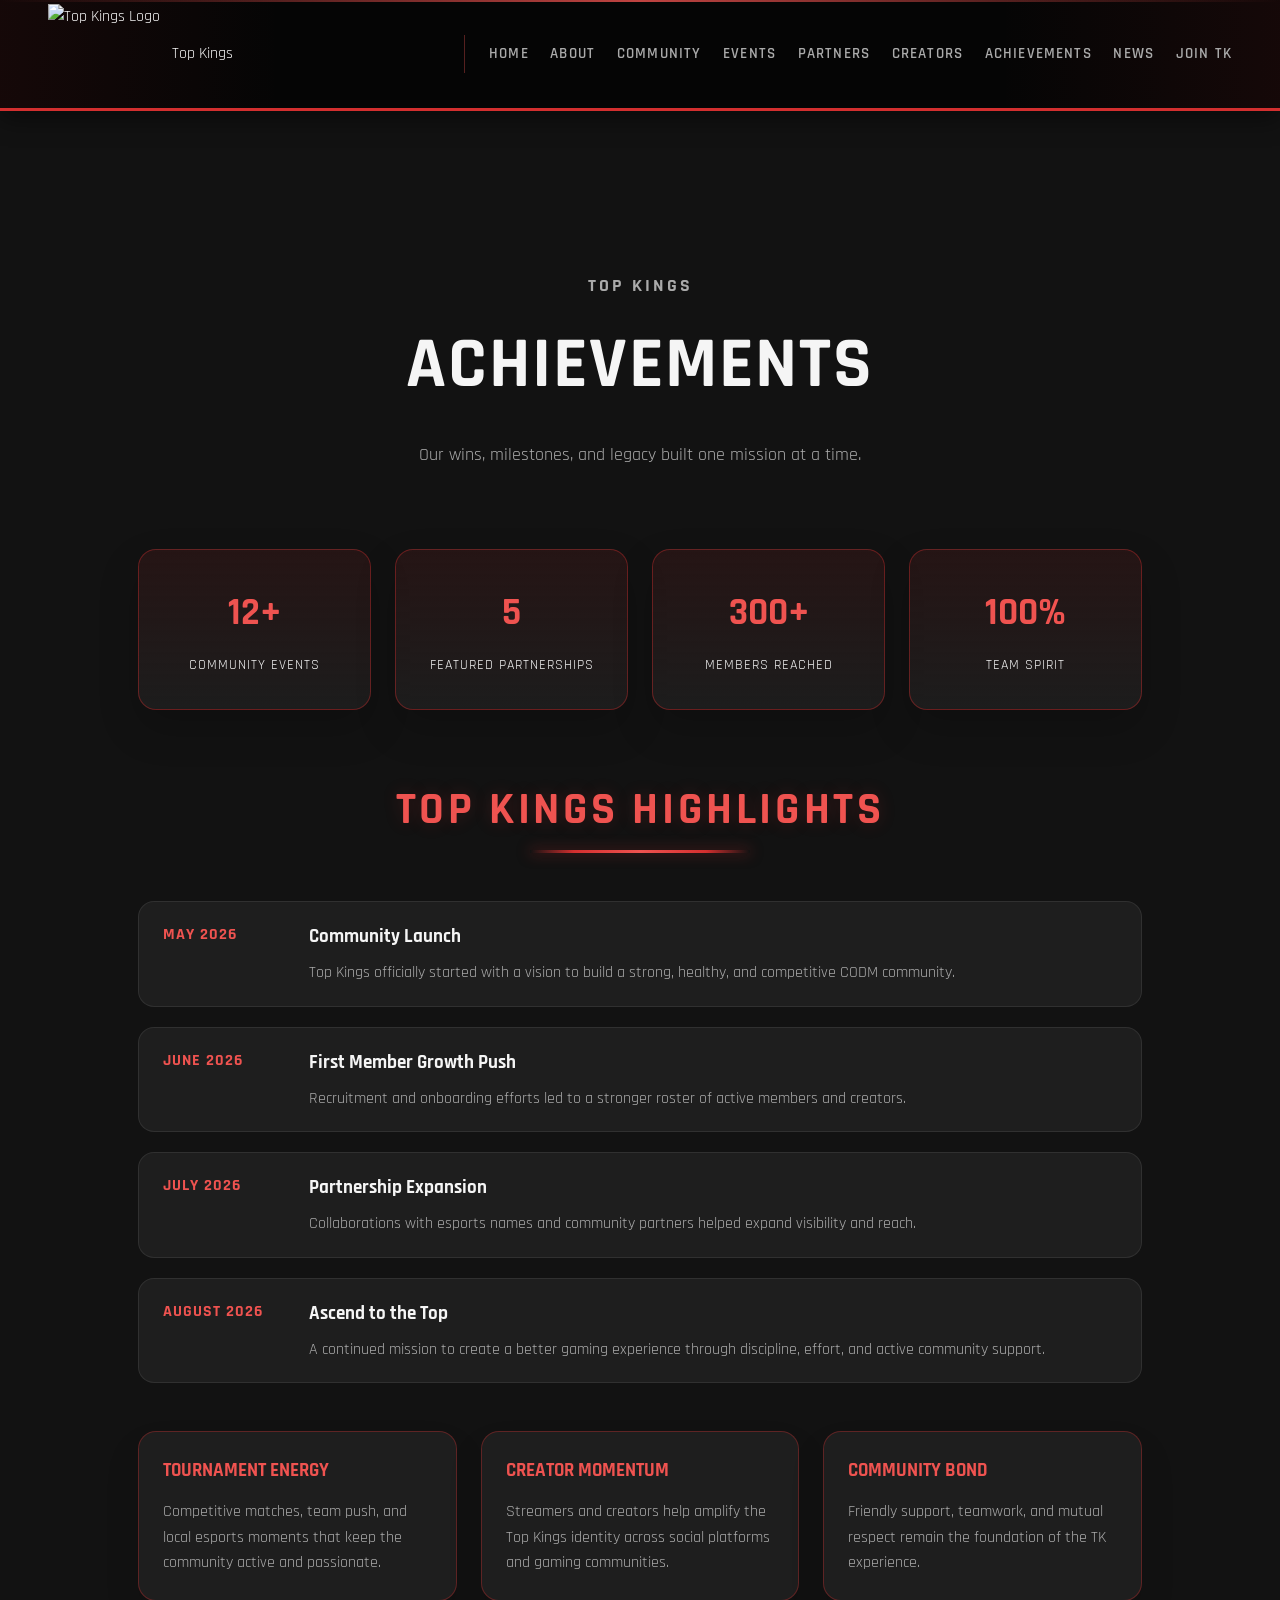
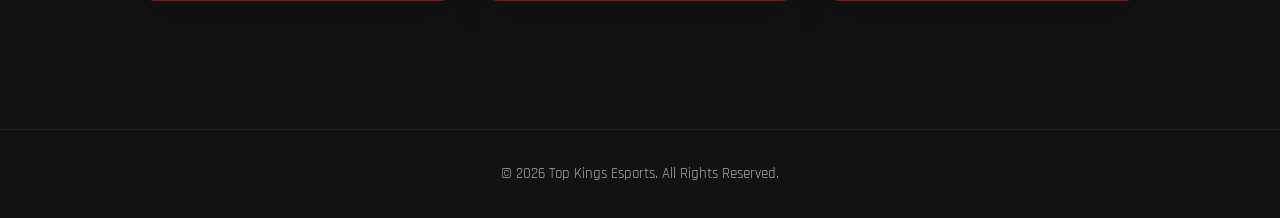
==== achievements.html @ 2c474a63 "Add files via upload" ====
<!doctype html>
<html lang="en">
  <head>
    <meta charset="UTF-8" />
    <meta name="viewport" content="width=device-width, initial-scale=1.0" />
    <title>Top Kings | Achievements</title>
    <link
      href="https://fonts.googleapis.com/css2?family=Rajdhani:wght@400;600;700&display=swap"
      rel="stylesheet"
    />
    <link rel="stylesheet" href="main.css" />
    <link rel="stylesheet" href="achievements.css" />
  </head>
  <body>
    <header>
      <div class="logo-container">
        <img src="/images/logo.png" alt="Top Kings Logo" class="site-logo" />
        <span class="logo-text">Top Kings</span>
      </div>

      <nav>
        <a href="index.html">Home</a>
        <a href="index.html#about">About</a>
        <a href="index.html#community">Community</a>
        <a href="index.html#events">Events</a>
        <a href="index.html#partners">Partners</a>
        <a href="index.html#creators">Creators</a>
        <a href="achievements.html">Achievements</a>
        <a href="news.html">News</a>
        <a href="index.html#join">Join TK</a>
      </nav>
    </header>

    <main class="page-shell">
      <section class="page-hero">
        <p class="eyebrow">Top Kings</p>
        <h1>Achievements</h1>
        <p>Our wins, milestones, and legacy built one mission at a time.</p>
      </section>

      <section class="stats-grid">
        <article class="stat-card">
          <span class="stat-number">12+</span>
          <span class="stat-label">Community Events</span>
        </article>

        <article class="stat-card">
          <span class="stat-number">5</span>
          <span class="stat-label">Featured Partnerships</span>
        </article>

        <article class="stat-card">
          <span class="stat-number">300+</span>
          <span class="stat-label">Members Reached</span>
        </article>

        <article class="stat-card">
          <span class="stat-number">100%</span>
          <span class="stat-label">Team Spirit</span>
        </article>
      </section>

      <section class="timeline-section">
        <h2 class="section-title">Top Kings Highlights</h2>

        <div class="timeline">
          <article class="timeline-item">
            <span class="date">May 2026</span>
            <div class="timeline-content">
              <h3>Community Launch</h3>
              <p>
                Top Kings officially started with a vision to build a strong,
                healthy, and competitive CODM community.
              </p>
            </div>
          </article>

          <article class="timeline-item">
            <span class="date">June 2026</span>
            <div class="timeline-content">
              <h3>First Member Growth Push</h3>
              <p>
                Recruitment and onboarding efforts led to a stronger roster of
                active members and creators.
              </p>
            </div>
          </article>

          <article class="timeline-item">
            <span class="date">July 2026</span>
            <div class="timeline-content">
              <h3>Partnership Expansion</h3>
              <p>
                Collaborations with esports names and community partners helped
                expand visibility and reach.
              </p>
            </div>
          </article>

          <article class="timeline-item">
            <span class="date">August 2026</span>
            <div class="timeline-content">
              <h3>Ascend to the Top</h3>
              <p>
                A continued mission to create a better gaming experience through
                discipline, effort, and active community support.
              </p>
            </div>
          </article>
        </div>
      </section>

      <section class="achievement-cards">
        <div class="mini-feature">
          <h3>Tournament Energy</h3>
          <p>
            Competitive matches, team push, and local esports moments that keep
            the community active and passionate.
          </p>
        </div>

        <div class="mini-feature">
          <h3>Creator Momentum</h3>
          <p>
            Streamers and creators help amplify the Top Kings identity across
            social platforms and gaming communities.
          </p>
        </div>

        <div class="mini-feature">
          <h3>Community Bond</h3>
          <p>
            Friendly support, teamwork, and mutual respect remain the foundation
            of the TK experience.
          </p>
        </div>
      </section>
    </main>

    <footer>
      <p>
        &copy; <span id="currentYear"></span> Top Kings Esports. All Rights
        Reserved.
      </p>
    </footer>

    <script src="achievements.js"></script>
  </body>
</html>
---- main.css ----
/* =========================================
   TOP KINGS ESPORTS - MAIN CSS
   ========================================= */

:root {
  --tk-red-primary: #d32f2f;
  --tk-red-dark: #b71c1c;
  --tk-red-light: #ef5350;

  --tk-dark-bg: #121212;
  --tk-card-bg: #1e1e1e;
  --tk-input-bg: #2a2a2a;

  --tk-text-light: #f5f5f5;
  --tk-text-muted: #aaaaaa;
}

/* =========================================
   GLOBAL
   ========================================= */

* {
  box-sizing: border-box;
  margin: 0;
  padding: 0;
  font-family: 'Rajdhani', sans-serif;
}

html {
  scroll-behavior: smooth;
}

body {
  background-color: var(--tk-dark-bg);
  color: var(--tk-text-light);
  line-height: 1.6;
  padding-bottom: 2rem;
}

/* =========================================
   HEADER & NAVIGATION
   ========================================= */

header {
  background:
    linear-gradient(
      90deg,
      rgba(211, 47, 47, 0.08),
      transparent 22%,
      transparent 78%,
      rgba(211, 47, 47, 0.08)
    ),
    #050505;
  min-height: 108px;
  padding: 4px clamp(1rem, 4vw, 3rem);

  display: flex;
  justify-content: space-between;
  align-items: center;
  gap: 2rem;

  border-bottom: 3px solid var(--tk-red-primary);
  box-shadow: 0 8px 24px rgba(0, 0, 0, 0.45);

  position: sticky;
  top: 0;
  z-index: 100;
}

header::before {
  content: '';
  position: absolute;
  top: 0;
  left: 0;
  right: 0;
  height: 2px;
  background: linear-gradient(
    90deg,
    transparent,
    var(--tk-red-light),
    transparent
  );
  opacity: 0.8;
}

.logo-container {
  display: flex;
  align-items: center;
  gap: 0.75rem;
}

.site-logo {
  height: 100px;
  width: auto;
}

.logo-button {
  display: block;
  padding: 0;
  border: 0;
  background: transparent;
  line-height: 0;
}

.logo-button:focus-visible {
  outline: 2px solid var(--tk-red-light);
  outline-offset: 5px;
}

nav {
  display: flex;
  align-items: center;
  flex-wrap: wrap;
  justify-content: flex-end;
  gap: 0.65rem 1.35rem;
  padding-left: 1.5rem;
  border-left: 1px solid rgba(239, 83, 80, 0.35);
}

nav a {
  position: relative;
  color: var(--tk-text-muted);
  text-decoration: none;
  font-size: 0.92rem;
  font-weight: 600;
  text-transform: uppercase;
  letter-spacing: 0.08em;
  padding: 0.45rem 0;

  transition:
    color 0.3s ease,
    transform 0.3s ease;
}

nav a::after {
  content: '';
  position: absolute;
  right: 0;
  bottom: 0;
  left: 0;
  height: 2px;
  background: var(--tk-red-light);
  transform: scaleX(0);
  transform-origin: right;
  transition: transform 0.3s ease;
}

nav a:hover,
nav a:focus-visible {
  color: var(--tk-red-light);
  transform: translateY(-2px);
}

nav a:hover::after,
nav a:focus-visible::after {
  transform: scaleX(1);
  transform-origin: left;
}

nav a:focus-visible {
  outline: none;
}

/* =========================================
   COMMON SECTION LAYOUTS
   ========================================= */

section {
  max-width: 1100px;
  margin: 3rem auto;
  padding: 0 1.5rem;
}

.section-title {
  position: relative;
  display: flex;
  flex-direction: column;
  align-items: center;
  text-align: center;
  color: var(--tk-red-light);

  font-size: clamp(2rem, 4vw, 2.8rem);
  line-height: 1;
  margin-bottom: 3rem;

  text-transform: uppercase;
  letter-spacing: 0.08em;
  text-shadow: 0 0 18px rgba(211, 47, 47, 0.2);
}

.section-title::before {
  content: attr(data-label);
  display: block;
  margin-bottom: 0.85rem;
  color: var(--tk-text-muted);
  font-size: 0.72rem;
  font-weight: 700;
  letter-spacing: 0.28em;
}

.section-title::after {
  content: '';
  width: min(220px, 46vw);
  height: 3px;
  margin-top: 1.1rem;
  background: linear-gradient(
    90deg,
    transparent,
    var(--tk-red-primary) 20%,
    var(--tk-red-light) 50%,
    var(--tk-red-primary) 80%,
    transparent
  );
  box-shadow: 0 0 14px rgba(211, 47, 47, 0.55);
}

/* =========================================
   TOP KINGS HERO SECTION
   ========================================= */

.hero {
  min-height: 620px;
  width: 100%;

  display: flex;
  flex-direction: column;
  justify-content: center;
  align-items: center;

  text-align: center;

  padding: 6rem 1.5rem;

  position: relative;
  overflow: hidden;

  /* Background Image + Dark Esports Overlay */
  background:
    linear-gradient(
      180deg,
      rgba(0, 0, 0, 0.35) 0%,
      rgba(0, 0, 0, 0.65) 55%,
      rgba(18, 18, 18, 1) 100%
    ),
    url('images/cover-bg.png');

  background-size: cover;
  background-position: center;
  background-repeat: no-repeat;

  border-bottom: 2px solid var(--tk-red-primary);

  box-shadow:
    inset 0 -80px 100px rgba(0, 0, 0, 0.75),
    0 10px 40px rgba(0, 0, 0, 0.45);
}

/* Red cinematic glow */
.hero::before {
  content: '';

  position: absolute;

  width: 500px;
  height: 500px;

  top: 50%;
  left: 50%;

  transform: translate(-50%, -50%);

  background: rgba(211, 47, 47, 0.12);

  filter: blur(100px);

  border-radius: 50%;

  pointer-events: none;
}

/* Bottom red accent */
.hero::after {
  content: '';

  position: absolute;

  bottom: 0;
  left: 50%;

  transform: translateX(-50%);

  width: 180px;
  height: 3px;

  background: var(--tk-red-primary);

  box-shadow:
    0 0 10px rgba(211, 47, 47, 0.8),
    0 0 25px rgba(211, 47, 47, 0.5);

  z-index: 2;
}

/* =========================================
   HERO TITLE
   ========================================= */

.hero h1 {
  position: relative;
  z-index: 3;

  max-width: 900px;

  margin-bottom: 1rem;

  font-size: clamp(2.3rem, 6vw, 4.5rem);

  font-weight: 700;

  line-height: 1.05;

  text-transform: uppercase;

  letter-spacing: 2px;

  color: #ffffff;

  text-shadow:
    0 3px 8px rgba(0, 0, 0, 0.9),
    0 0 20px rgba(211, 47, 47, 0.35);
}

/* Red highlight on title */
.hero h1::after {
  content: '';
  display: block;

  width: 90px;
  height: 4px;

  margin: 1.2rem auto 0;

  background: var(--tk-red-primary);

  border-radius: 10px;

  box-shadow:
    0 0 10px rgba(211, 47, 47, 0.8),
    0 0 20px rgba(211, 47, 47, 0.4);
}

/* =========================================
   HERO DESCRIPTION
   ========================================= */

.hero p {
  position: relative;
  z-index: 3;

  max-width: 700px;

  margin-bottom: 2rem;

  font-size: clamp(1rem, 2vw, 1.3rem);

  color: #dddddd;

  letter-spacing: 0.8px;

  text-shadow: 0 2px 8px rgba(0, 0, 0, 0.9);
}

/* =========================================
   HERO BUTTON
   ========================================= */

.hero .btn {
  position: relative;
  z-index: 3;

  padding: 0.9rem 2.2rem;

  font-size: 1.05rem;

  letter-spacing: 1px;

  border: 1px solid rgba(255, 255, 255, 0.1);

  box-shadow: 0 0 15px rgba(211, 47, 47, 0.25);

  transition:
    transform 0.25s ease,
    box-shadow 0.25s ease,
    background 0.25s ease;
}

.hero .btn:hover {
  background: var(--tk-red-dark);

  transform: translateY(-4px);

  box-shadow:
    0 8px 25px rgba(211, 47, 47, 0.35),
    0 0 20px rgba(211, 47, 47, 0.35);
}

/* =========================================
   MOBILE HERO
   ========================================= */

@media (max-width: 768px) {
  .hero {
    min-height: 520px;

    padding: 5rem 1.2rem;

    background-position: center;
  }

  .hero h2 {
    font-size: 2.4rem;

    letter-spacing: 1px;
  }

  .hero p {
    font-size: 1.05rem;

    max-width: 90%;
  }

  .hero .btn {
    width: auto;

    padding: 0.8rem 1.5rem;
  }
}

/* =========================================
   RULES MODAL
   ========================================= */

.modal-overlay {
  position: fixed;

  top: 0;
  left: 0;

  width: 100%;
  height: 100%;

  background: rgba(0, 0, 0, 0.85);

  display: none;

  justify-content: center;
  align-items: center;

  z-index: 1000;
}

.modal-content {
  background: var(--tk-card-bg);

  padding: 2rem;

  border-radius: 8px;

  max-width: 650px;
  width: 90%;

  position: relative;

  border: 1px solid var(--tk-red-primary);
}

.close-btn {
  position: absolute;
  top: -18px;
  right: -18px;
  width: 42px;
  height: 42px;
  border: 1px solid rgba(211, 47, 47, 0.9);
  border-radius: 50%;
  background: rgba(10, 10, 10, 0.96);
  color: #fff;
  font-size: 2.2rem;
  line-height: 1;
  cursor: pointer;
  display: flex;
  align-items: center;
  justify-content: center;
  box-shadow:
    0 0 0 1px rgba(255, 255, 255, 0.06),
    0 0 18px rgba(211, 47, 47, 0.45);
  transition: all 0.2s ease;
}

.close-btn:hover {
  color: #fff;
  background: rgba(211, 47, 47, 0.24);
  border-color: rgba(255, 255, 255, 0.8);
  box-shadow:
    0 0 0 1px rgba(255, 255, 255, 0.12),
    0 0 22px rgba(211, 47, 47, 0.6);
  transform: scale(1.03);
}

.modal-title {
  color: var(--tk-red-light);
  margin-bottom: 1rem;
}

.rules-img-container {
  width: 100%;
}

.rules-img {
  width: 100%;
  height: auto;
  display: block;
  border-radius: 4px;
}

.third-month-overlay {
  background: rgba(10, 10, 10, 0.92);
}

.third-month-content {
  max-width: 520px;
  width: min(82vw, 520px);
  padding: 0.75rem;
  border: 2px solid #3b0909;
  box-shadow:
    0 0 0 1px rgba(255, 255, 255, 0.08),
    0 0 22px rgba(211, 47, 47, 0.42);
  background: linear-gradient(180deg, #121212 0%, #1d1d1d 100%);
}

.third-month-container {
  width: 100%;
}

.third-month-image {
  width: 100%;
  height: auto;
  display: block;
  border-radius: 8px;
  border: 1px solid rgba(255, 255, 255, 0.06);
}

/* =========================================
   COMMUNITY ROSTER
   ========================================= */

.roster-section {
  background: #181818;

  padding: 2.5rem 1.5rem;

  border-radius: 8px;
}

.version-tabs {
  display: flex;

  justify-content: center;

  gap: 1rem;

  margin-bottom: 1.5rem;
}

.v-tab-btn {
  background: #252525;

  color: var(--tk-text-light);

  border: 2px solid var(--tk-red-primary);

  padding: 0.6rem 2rem;

  font-size: 1.1rem;
  font-weight: 700;

  cursor: pointer;

  border-radius: 4px;

  text-transform: uppercase;

  transition: all 0.3s ease;
}

.v-tab-btn.active,
.v-tab-btn:hover {
  background: var(--tk-red-primary);

  color: #fff;

  box-shadow: 0 0 10px rgba(211, 47, 47, 0.5);
}

/* =========================================
   ROLE FILTER
   ========================================= */

.role-filter-bar {
  display: flex;

  justify-content: center;

  flex-wrap: wrap;

  gap: 0.5rem;

  margin-bottom: 1.5rem;
}

.filter-btn {
  background: #222;

  border: 1px solid #444;

  color: var(--tk-text-muted);

  padding: 0.4rem 1.2rem;

  border-radius: 20px;

  cursor: pointer;

  font-weight: 600;

  font-size: 0.95rem;
}

.filter-btn.active,
.filter-btn:hover {
  background: var(--tk-red-primary);

  color: #fff;

  border-color: var(--tk-red-primary);
}

/* =========================================
   SEARCH
   ========================================= */

.search-box {
  margin: 0 auto 2rem auto;

  max-width: 450px;
}

.search-box input {
  width: 100%;

  padding: 0.7rem 1rem;

  background: #222;

  border: 1px solid #444;

  color: #fff;

  border-radius: 4px;

  font-size: 1rem;
}

/* =========================================
   ROSTER GRID
   ========================================= */

.roster-grid {
  display: grid;

  grid-template-columns: repeat(3, minmax(140px, 1fr));

  gap: 0.35rem 1.5rem;

  align-items: start;
}

.roster-column {
  display: flex;

  flex-direction: column;

  gap: 0.1rem;
}

.member-card {
  background: transparent;

  padding: 0;

  border: none;

  border-radius: 0;

  box-shadow: none;

  text-align: left;
}

.member-card h3 {
  font-size: 1.2rem;

  margin: 0;

  letter-spacing: 0.03em;

  color: var(--tk-text-dark);

  text-transform: uppercase;

  line-height: 1.6;

  font-weight: 800;
}

.version-tag {
  display: none;
}

@media (max-width: 900px) {
  .roster-grid {
    grid-template-columns: repeat(2, minmax(120px, 1fr));
  }
}

@media (max-width: 560px) {
  .roster-grid {
    grid-template-columns: 1fr;
  }
}

/* =========================================
   APPLICATION FORM
   ========================================= */

.reg-form {
  background: var(--tk-card-bg);

  padding: 2.5rem;

  border-radius: 8px;

  max-width: 600px;

  margin: 0 auto;

  border: 1px solid #333;
}

.form-group {
  margin-bottom: 1.2rem;
}

.form-group label {
  display: block;

  margin-bottom: 0.4rem;

  font-weight: 600;

  color: var(--tk-text-light);
}

.form-group input[type='text'],
.form-group input[type='url'],
.form-group select {
  width: 100%;

  padding: 0.7rem;

  background: var(--tk-input-bg);

  border: 1px solid #444;

  color: #fff;

  border-radius: 4px;

  font-size: 1rem;
}

.form-group input[type='file'] {
  width: 100%;

  padding: 0.5rem;

  background: var(--tk-input-bg);

  border: 1px solid #444;

  color: var(--tk-text-muted);

  border-radius: 4px;
}

.submit-btn {
  width: 100%;

  margin-top: 1rem;

  padding: 0.9rem;

  font-size: 1.2rem;
}

/* =========================================
   LATEST INTEL / FEEDS
   ========================================= */

.content-grid {
  display: grid;

  grid-template-columns: repeat(auto-fit, minmax(300px, 1fr));

  gap: 2rem;

  align-items: stretch;
}

.feed-box {
  background: var(--tk-card-bg);

  padding: 1.5rem;

  border-radius: 8px;

  border-left: 4px solid var(--tk-red-primary);
}

.card-title,
.feed-box h3 {
  display: flex;
  align-items: center;
  gap: 0.75rem;

  margin-bottom: 1rem;

  color: var(--tk-red-light);

  border-bottom: 1px solid #333;

  padding-bottom: 0.5rem;
}

.card-title::before,
.feed-box h3::before {
  content: '';
  width: 8px;
  height: 8px;
  flex: 0 0 8px;
  background: var(--tk-red-primary);
  box-shadow: 0 0 10px rgba(211, 47, 47, 0.8);
  transform: rotate(45deg);
}

.social-box {
  background: linear-gradient(
    180deg,
    rgba(211, 47, 47, 0.08),
    rgba(30, 30, 30, 0.96)
  );
  border-left: 4px solid var(--tk-red-primary);
}

.social-links {
  display: flex;
  flex-wrap: wrap;
  gap: 0.9rem;
}

.social-card {
  display: inline-flex;
  align-items: center;
  justify-content: center;
  width: 52px;
  height: 52px;
  border-radius: 14px;
  text-decoration: none;
  color: #fff;
  background: rgba(255, 255, 255, 0.03);
  border: 1px solid rgba(255, 255, 255, 0.08);
  transition:
    transform 0.25s ease,
    border-color 0.25s ease,
    box-shadow 0.25s ease;
}

.social-card:hover {
  transform: translateY(-2px);
  border-color: rgba(211, 47, 47, 0.45);
  box-shadow: 0 12px 20px rgba(0, 0, 0, 0.2);
}

.social-icon {
  font-size: 1.3rem;
  line-height: 1;
}

.social-card.facebook {
  background: linear-gradient(135deg, #1877f2, #5aa3ff);
}

.social-card.tiktok {
  background: linear-gradient(135deg, #111111, #2d2d2d);
}

.social-card.email {
  background: linear-gradient(135deg, #d32f2f, #ef5350);
}

/* =========================================
   TOP KINGS FACEBOOK IMAGE
   FIXED / CENTERED
   ========================================= */

.facebook-link {
  display: flex;

  justify-content: center;
  align-items: center;

  width: 100%;

  overflow: hidden;

  border-radius: 6px;

  background: #111;
}

.facebook-banner {
  display: block;

  width: 100%;
  height: auto;

  max-height: 500px;

  object-fit: contain;

  object-position: center;

  border-radius: 6px;

  cursor: pointer;

  transition:
    transform 0.3s ease,
    opacity 0.3s ease,
    box-shadow 0.3s ease;
}

.facebook-banner:hover {
  transform: scale(1.02);

  opacity: 0.9;

  box-shadow: 0 0 15px rgba(211, 47, 47, 0.4);
}

/* =========================================
   CALL OF DUTY UPDATE
   ========================================= */

.cod-update-item h4 {
  font-size: 1.2rem;

  margin-bottom: 0.3rem;
}

.read-more {
  color: var(--tk-red-light);

  text-decoration: none;

  font-weight: bold;
}

.read-more:hover {
  text-decoration: underline;
}

/* =========================================
   ABOUT US
   ========================================= */

.about-section {
  max-width: 1200px;

  margin: 4rem auto 2rem auto;

  padding: 0 1.5rem;

  text-align: center;
}

.about-description {
  font-size: 1.1rem;

  color: var(--tk-text-muted);

  max-width: 750px;

  margin: 0.8rem auto 2.5rem auto;

  line-height: 1.6;
}

.team-title {
  display: flex;
  align-items: center;
  gap: 1rem;

  color: var(--tk-red-light);

  font-size: 2rem;

  text-transform: uppercase;

  margin-top: 4.5rem;
  margin-bottom: 1.5rem;

  letter-spacing: 1px;
}

.team-title::before,
.team-title::after {
  content: '';
  height: 1px;
  flex: 1;
  background: linear-gradient(90deg, transparent, var(--tk-red-primary));
}

.team-title::before {
  content: attr(data-label);
  height: auto;
  color: var(--tk-text-muted);
  font-size: 0.65rem;
  letter-spacing: 0.16em;
  text-align: right;
}

.team-title::after {
  background: linear-gradient(90deg, var(--tk-red-primary), transparent);
}

/* =========================================
   CAROUSEL
   ========================================= */

.carousel-container {
  position: relative;

  --slide-width: min(310px, 72vw);
  --slide-gap: 1rem;
  max-width: 980px;

  margin: 0 auto;

  padding: 0 2.5rem;
}

.carousel-track-wrapper {
  overflow: hidden;

  border-radius: 8px;

  box-shadow: 0 4px 15px rgba(0, 0, 0, 0.5);
}

.carousel-track {
  display: flex;
  gap: var(--slide-gap);
  width: max-content;

  transition: transform 0.4s cubic-bezier(0.25, 1, 0.5, 1);
}

.carousel-slide {
  flex: 0 0 var(--slide-width);
  opacity: 0.38;
  transform: scale(0.86);
  transition:
    opacity 0.4s ease,
    transform 0.4s ease;

  box-sizing: border-box;
}

.carousel-slide.active {
  opacity: 1;
  transform: scale(1);
  z-index: 1;
}

/* =========================================
   LEADER CARD
   ========================================= */

.leader-card {
  background: var(--tk-card-bg);

  min-height: 390px;
  padding: 2.5rem 1.8rem;

  border-radius: 8px;

  border: 2px solid var(--tk-red-primary);

  text-align: center;

  display: flex;

  flex-direction: column;

  align-items: center;

  gap: 0.6rem;

  box-shadow: 0 4px 15px rgba(0, 0, 0, 0.5);
}

.leader-avatar-wrapper {
  width: 170px;
  height: 170px;

  border-radius: 50%;

  overflow: hidden;

  border: 3px solid var(--tk-red-primary);

  background-color: #111;

  margin-bottom: 0.4rem;

  box-shadow: 0 0 10px rgba(211, 47, 47, 0.3);
}

.leader-avatar-img {
  width: 100%;
  height: 100%;

  object-fit: cover;

  display: block;

  transition: transform 0.3s ease;
}

.leader-card:hover .leader-avatar-img {
  transform: scale(1.08);
}

.leader-card h2 {
  font-size: 1.6rem;

  font-weight: 700;

  color: #ffffff;

  text-transform: uppercase;

  margin: 0;

  letter-spacing: 0.5px;
}

/* =========================================
   CAROUSEL BUTTONS
   ========================================= */

.carousel-btn {
  position: absolute;

  top: 50%;

  transform: translateY(-50%);

  background: rgba(18, 18, 18, 0.85);

  color: var(--tk-red-light);

  border: 1px solid var(--tk-red-primary);

  font-size: 2rem;

  width: 40px;
  height: 40px;

  border-radius: 50%;

  cursor: pointer;

  z-index: 10;

  display: flex;

  align-items: center;

  justify-content: center;

  line-height: 1;

  transition:
    background 0.2s ease,
    color 0.2s ease;
}

.carousel-btn:hover {
  background: var(--tk-red-primary);

  color: #fff;
}

.prev-btn {
  left: -20px;
}

.next-btn {
  right: -20px;
}

/* =========================================
   CAROUSEL DOTS
   ========================================= */

.carousel-dots {
  display: flex;

  justify-content: center;

  gap: 0.5rem;

  margin-top: 1rem;
}

.dot {
  width: 12px;
  height: 12px;

  border-radius: 50%;

  background: #333;

  border: 1px solid #555;

  cursor: pointer;

  transition:
    background 0.3s ease,
    border-color 0.3s ease;
}

.dot.active,
.dot:hover {
  background: var(--tk-red-primary);

  border-color: var(--tk-red-light);
}

/* =========================================
   FOOTER
   ========================================= */

footer {
  text-align: center;

  padding: 2rem 1rem 0;

  border-top: 1px solid #222;

  color: var(--tk-text-muted);

  font-size: 0.95rem;
}

/* =========================================
   RESPONSIVE
   ========================================= */

@media (max-width: 768px) {
  header {
    flex-direction: column;

    gap: 0.45rem;
    padding-top: 0.35rem;
    padding-bottom: 0.65rem;
  }

  nav {
    justify-content: center;
    gap: 0.45rem 1rem;
    padding: 0.65rem 0 0;
    border-top: 1px solid rgba(239, 83, 80, 0.25);
    border-left: 0;
  }

  nav a {
    font-size: 0.78rem;
  }

  .hero h1 {
    font-size: 2.2rem;
  }

  .facebook-banner {
    max-height: 400px;

    width: 100%;

    object-fit: contain;

    object-position: center;
  }

  .content-grid {
    grid-template-columns: 1fr;
  }
}
---- achievements.css ----
:root {
  --tk-red-primary: #d32f2f;
  --tk-red-dark: #b71c1c;
  --tk-red-light: #ef5350;
  --tk-dark-bg: #121212;
  --tk-card-bg: #1e1e1e;
  --tk-input-bg: #2a2a2a;
  --tk-text-light: #f5f5f5;
  --tk-text-muted: #aaaaaa;
}

body {
  background: var(--tk-dark-bg);
  color: var(--tk-text-light);
}

.page-shell {
  max-width: 1100px;
  margin: 0 auto;
  padding: 3rem 1.5rem 5rem;
}

.page-hero {
  text-align: center;
  padding: 4rem 1rem 2rem;
}

.eyebrow {
  color: var(--tk-red-light);
  text-transform: uppercase;
  letter-spacing: 3px;
  font-weight: 700;
  margin-bottom: 0.5rem;
}

.page-hero h1 {
  font-size: clamp(2.5rem, 6vw, 4.5rem);
  text-transform: uppercase;
  letter-spacing: 2px;
  margin-bottom: 1rem;
}

.page-hero p {
  color: var(--tk-text-muted);
  font-size: 1.15rem;
}

.stats-grid {
  display: grid;
  grid-template-columns: repeat(auto-fit, minmax(180px, 1fr));
  gap: 1.5rem;
  margin: 2rem 0 4rem;
}

.stat-card {
  background: linear-gradient(
    180deg,
    rgba(211, 47, 47, 0.1),
    rgba(30, 30, 30, 0.9)
  );
  border: 1px solid rgba(211, 47, 47, 0.4);
  border-radius: 18px;
  padding: 2rem 1.25rem;
  text-align: center;
  box-shadow: 0 18px 40px rgba(0, 0, 0, 0.18);
}

.stat-number {
  display: block;
  color: var(--tk-red-light);
  font-size: clamp(1.8rem, 3vw, 2.8rem);
  font-weight: 700;
  margin-bottom: 0.5rem;
}

.stat-label {
  color: var(--tk-text-light);
  text-transform: uppercase;
  letter-spacing: 1px;
  font-size: 0.9rem;
}

.timeline-section,
.achievement-cards {
  margin-top: 2rem;
}

.timeline {
  display: grid;
  gap: 1.25rem;
  margin-top: 2rem;
}

.timeline-item {
  display: grid;
  grid-template-columns: 130px 1fr;
  gap: 1rem;
  background: var(--tk-card-bg);
  border: 1px solid rgba(255, 255, 255, 0.08);
  border-radius: 16px;
  padding: 1.25rem 1.5rem;
}

.date {
  display: inline-block;
  color: var(--tk-red-light);
  font-weight: 700;
  letter-spacing: 1px;
  text-transform: uppercase;
}

.timeline-content h3 {
  margin-bottom: 0.5rem;
  color: var(--tk-text-light);
}

.timeline-content p,
.mini-feature p {
  color: var(--tk-text-muted);
}

.achievement-cards {
  display: grid;
  grid-template-columns: repeat(auto-fit, minmax(220px, 1fr));
  gap: 1.5rem;
  margin-top: 3rem;
}

.mini-feature {
  background: var(--tk-card-bg);
  border: 1px solid rgba(211, 47, 47, 0.35);
  border-radius: 18px;
  padding: 1.5rem;
  box-shadow: 0 20px 35px rgba(0, 0, 0, 0.12);
}

.mini-feature h3 {
  margin-bottom: 0.8rem;
  color: var(--tk-red-light);
  text-transform: uppercase;
}

@media (max-width: 640px) {
  .timeline-item {
    grid-template-columns: 1fr;
  }
}
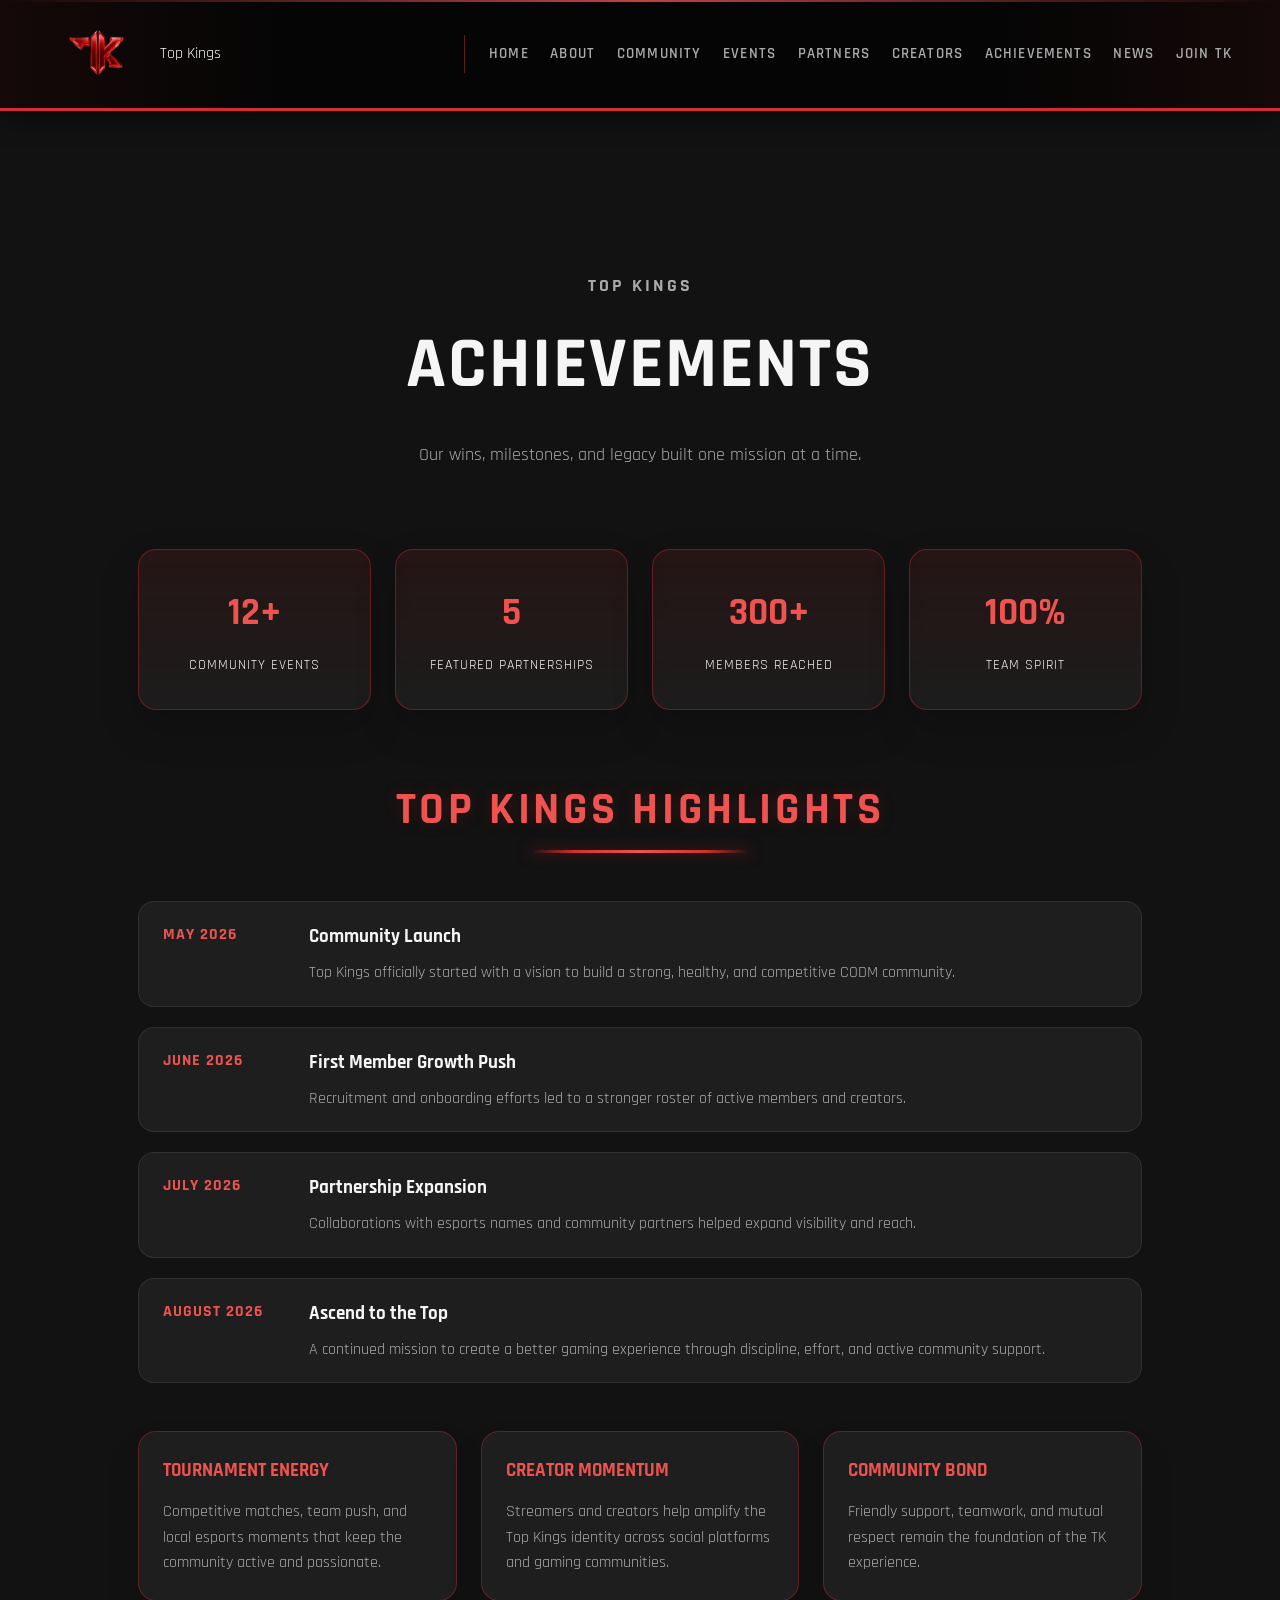
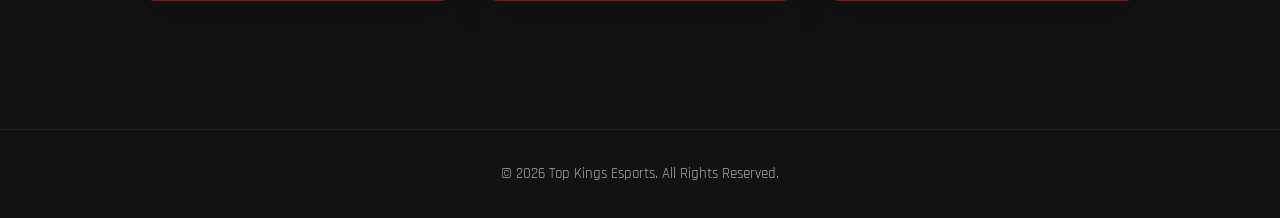
==== commit 1e981560: "Initial project upload" ====
--- a/achievements.html
+++ b/achievements.html
@@ -1,149 +1,149 @@
-<!doctype html>
-<html lang="en">
-  <head>
-    <meta charset="UTF-8" />
-    <meta name="viewport" content="width=device-width, initial-scale=1.0" />
-    <title>Top Kings | Achievements</title>
-    <link
-      href="https://fonts.googleapis.com/css2?family=Rajdhani:wght@400;600;700&display=swap"
-      rel="stylesheet"
-    />
-    <link rel="stylesheet" href="main.css" />
-    <link rel="stylesheet" href="achievements.css" />
-  </head>
-  <body>
-    <header>
-      <div class="logo-container">
-        <img src="/images/logo.png" alt="Top Kings Logo" class="site-logo" />
-        <span class="logo-text">Top Kings</span>
-      </div>
-
-      <nav>
-        <a href="index.html">Home</a>
-        <a href="index.html#about">About</a>
-        <a href="index.html#community">Community</a>
-        <a href="index.html#events">Events</a>
-        <a href="index.html#partners">Partners</a>
-        <a href="index.html#creators">Creators</a>
-        <a href="achievements.html">Achievements</a>
-        <a href="news.html">News</a>
-        <a href="index.html#join">Join TK</a>
-      </nav>
-    </header>
-
-    <main class="page-shell">
-      <section class="page-hero">
-        <p class="eyebrow">Top Kings</p>
-        <h1>Achievements</h1>
-        <p>Our wins, milestones, and legacy built one mission at a time.</p>
-      </section>
-
-      <section class="stats-grid">
-        <article class="stat-card">
-          <span class="stat-number">12+</span>
-          <span class="stat-label">Community Events</span>
-        </article>
-
-        <article class="stat-card">
-          <span class="stat-number">5</span>
-          <span class="stat-label">Featured Partnerships</span>
-        </article>
-
-        <article class="stat-card">
-          <span class="stat-number">300+</span>
-          <span class="stat-label">Members Reached</span>
-        </article>
-
-        <article class="stat-card">
-          <span class="stat-number">100%</span>
-          <span class="stat-label">Team Spirit</span>
-        </article>
-      </section>
-
-      <section class="timeline-section">
-        <h2 class="section-title">Top Kings Highlights</h2>
-
-        <div class="timeline">
-          <article class="timeline-item">
-            <span class="date">May 2026</span>
-            <div class="timeline-content">
-              <h3>Community Launch</h3>
-              <p>
-                Top Kings officially started with a vision to build a strong,
-                healthy, and competitive CODM community.
-              </p>
-            </div>
-          </article>
-
-          <article class="timeline-item">
-            <span class="date">June 2026</span>
-            <div class="timeline-content">
-              <h3>First Member Growth Push</h3>
-              <p>
-                Recruitment and onboarding efforts led to a stronger roster of
-                active members and creators.
-              </p>
-            </div>
-          </article>
-
-          <article class="timeline-item">
-            <span class="date">July 2026</span>
-            <div class="timeline-content">
-              <h3>Partnership Expansion</h3>
-              <p>
-                Collaborations with esports names and community partners helped
-                expand visibility and reach.
-              </p>
-            </div>
-          </article>
-
-          <article class="timeline-item">
-            <span class="date">August 2026</span>
-            <div class="timeline-content">
-              <h3>Ascend to the Top</h3>
-              <p>
-                A continued mission to create a better gaming experience through
-                discipline, effort, and active community support.
-              </p>
-            </div>
-          </article>
-        </div>
-      </section>
-
-      <section class="achievement-cards">
-        <div class="mini-feature">
-          <h3>Tournament Energy</h3>
-          <p>
-            Competitive matches, team push, and local esports moments that keep
-            the community active and passionate.
-          </p>
-        </div>
-
-        <div class="mini-feature">
-          <h3>Creator Momentum</h3>
-          <p>
-            Streamers and creators help amplify the Top Kings identity across
-            social platforms and gaming communities.
-          </p>
-        </div>
-
-        <div class="mini-feature">
-          <h3>Community Bond</h3>
-          <p>
-            Friendly support, teamwork, and mutual respect remain the foundation
-            of the TK experience.
-          </p>
-        </div>
-      </section>
-    </main>
-
-    <footer>
-      <p>
-        &copy; <span id="currentYear"></span> Top Kings Esports. All Rights
-        Reserved.
-      </p>
-    </footer>
-
-    <script src="achievements.js"></script>
-  </body>
-</html>
+<!doctype html>
+<html lang="en">
+  <head>
+    <meta charset="UTF-8" />
+    <meta name="viewport" content="width=device-width, initial-scale=1.0" />
+    <title>Top Kings | Achievements</title>
+    <link
+      href="https://fonts.googleapis.com/css2?family=Rajdhani:wght@400;600;700&display=swap"
+      rel="stylesheet"
+    />
+    <link rel="stylesheet" href="main.css" />
+    <link rel="stylesheet" href="achievements.css" />
+  </head>
+  <body>
+    <header>
+      <div class="logo-container">
+        <img src="/images/logo.png" alt="Top Kings Logo" class="site-logo" />
+        <span class="logo-text">Top Kings</span>
+      </div>
+
+      <nav>
+        <a href="index.html">Home</a>
+        <a href="index.html#about">About</a>
+        <a href="index.html#community">Community</a>
+        <a href="index.html#events">Events</a>
+        <a href="index.html#partners">Partners</a>
+        <a href="index.html#creators">Creators</a>
+        <a href="achievements.html">Achievements</a>
+        <a href="news.html">News</a>
+        <a href="index.html#join">Join TK</a>
+      </nav>
+    </header>
+
+    <main class="page-shell">
+      <section class="page-hero">
+        <p class="eyebrow">Top Kings</p>
+        <h1>Achievements</h1>
+        <p>Our wins, milestones, and legacy built one mission at a time.</p>
+      </section>
+
+      <section class="stats-grid">
+        <article class="stat-card">
+          <span class="stat-number">12+</span>
+          <span class="stat-label">Community Events</span>
+        </article>
+
+        <article class="stat-card">
+          <span class="stat-number">5</span>
+          <span class="stat-label">Featured Partnerships</span>
+        </article>
+
+        <article class="stat-card">
+          <span class="stat-number">300+</span>
+          <span class="stat-label">Members Reached</span>
+        </article>
+
+        <article class="stat-card">
+          <span class="stat-number">100%</span>
+          <span class="stat-label">Team Spirit</span>
+        </article>
+      </section>
+
+      <section class="timeline-section">
+        <h2 class="section-title">Top Kings Highlights</h2>
+
+        <div class="timeline">
+          <article class="timeline-item">
+            <span class="date">May 2026</span>
+            <div class="timeline-content">
+              <h3>Community Launch</h3>
+              <p>
+                Top Kings officially started with a vision to build a strong,
+                healthy, and competitive CODM community.
+              </p>
+            </div>
+          </article>
+
+          <article class="timeline-item">
+            <span class="date">June 2026</span>
+            <div class="timeline-content">
+              <h3>First Member Growth Push</h3>
+              <p>
+                Recruitment and onboarding efforts led to a stronger roster of
+                active members and creators.
+              </p>
+            </div>
+          </article>
+
+          <article class="timeline-item">
+            <span class="date">July 2026</span>
+            <div class="timeline-content">
+              <h3>Partnership Expansion</h3>
+              <p>
+                Collaborations with esports names and community partners helped
+                expand visibility and reach.
+              </p>
+            </div>
+          </article>
+
+          <article class="timeline-item">
+            <span class="date">August 2026</span>
+            <div class="timeline-content">
+              <h3>Ascend to the Top</h3>
+              <p>
+                A continued mission to create a better gaming experience through
+                discipline, effort, and active community support.
+              </p>
+            </div>
+          </article>
+        </div>
+      </section>
+
+      <section class="achievement-cards">
+        <div class="mini-feature">
+          <h3>Tournament Energy</h3>
+          <p>
+            Competitive matches, team push, and local esports moments that keep
+            the community active and passionate.
+          </p>
+        </div>
+
+        <div class="mini-feature">
+          <h3>Creator Momentum</h3>
+          <p>
+            Streamers and creators help amplify the Top Kings identity across
+            social platforms and gaming communities.
+          </p>
+        </div>
+
+        <div class="mini-feature">
+          <h3>Community Bond</h3>
+          <p>
+            Friendly support, teamwork, and mutual respect remain the foundation
+            of the TK experience.
+          </p>
+        </div>
+      </section>
+    </main>
+
+    <footer>
+      <p>
+        &copy; <span id="currentYear"></span> Top Kings Esports. All Rights
+        Reserved.
+      </p>
+    </footer>
+
+    <script src="achievements.js"></script>
+  </body>
+</html>
--- a/main.css
+++ b/main.css
@@ -1,1329 +1,1329 @@
-/* =========================================
-   TOP KINGS ESPORTS - MAIN CSS
-   ========================================= */
-
-:root {
-  --tk-red-primary: #d32f2f;
-  --tk-red-dark: #b71c1c;
-  --tk-red-light: #ef5350;
-
-  --tk-dark-bg: #121212;
-  --tk-card-bg: #1e1e1e;
-  --tk-input-bg: #2a2a2a;
-
-  --tk-text-light: #f5f5f5;
-  --tk-text-muted: #aaaaaa;
-}
-
-/* =========================================
-   GLOBAL
-   ========================================= */
-
-* {
-  box-sizing: border-box;
-  margin: 0;
-  padding: 0;
-  font-family: 'Rajdhani', sans-serif;
-}
-
-html {
-  scroll-behavior: smooth;
-}
-
-body {
-  background-color: var(--tk-dark-bg);
-  color: var(--tk-text-light);
-  line-height: 1.6;
-  padding-bottom: 2rem;
-}
-
-/* =========================================
-   HEADER & NAVIGATION
-   ========================================= */
-
-header {
-  background:
-    linear-gradient(
-      90deg,
-      rgba(211, 47, 47, 0.08),
-      transparent 22%,
-      transparent 78%,
-      rgba(211, 47, 47, 0.08)
-    ),
-    #050505;
-  min-height: 108px;
-  padding: 4px clamp(1rem, 4vw, 3rem);
-
-  display: flex;
-  justify-content: space-between;
-  align-items: center;
-  gap: 2rem;
-
-  border-bottom: 3px solid var(--tk-red-primary);
-  box-shadow: 0 8px 24px rgba(0, 0, 0, 0.45);
-
-  position: sticky;
-  top: 0;
-  z-index: 100;
-}
-
-header::before {
-  content: '';
-  position: absolute;
-  top: 0;
-  left: 0;
-  right: 0;
-  height: 2px;
-  background: linear-gradient(
-    90deg,
-    transparent,
-    var(--tk-red-light),
-    transparent
-  );
-  opacity: 0.8;
-}
-
-.logo-container {
-  display: flex;
-  align-items: center;
-  gap: 0.75rem;
-}
-
-.site-logo {
-  height: 100px;
-  width: auto;
-}
-
-.logo-button {
-  display: block;
-  padding: 0;
-  border: 0;
-  background: transparent;
-  line-height: 0;
-}
-
-.logo-button:focus-visible {
-  outline: 2px solid var(--tk-red-light);
-  outline-offset: 5px;
-}
-
-nav {
-  display: flex;
-  align-items: center;
-  flex-wrap: wrap;
-  justify-content: flex-end;
-  gap: 0.65rem 1.35rem;
-  padding-left: 1.5rem;
-  border-left: 1px solid rgba(239, 83, 80, 0.35);
-}
-
-nav a {
-  position: relative;
-  color: var(--tk-text-muted);
-  text-decoration: none;
-  font-size: 0.92rem;
-  font-weight: 600;
-  text-transform: uppercase;
-  letter-spacing: 0.08em;
-  padding: 0.45rem 0;
-
-  transition:
-    color 0.3s ease,
-    transform 0.3s ease;
-}
-
-nav a::after {
-  content: '';
-  position: absolute;
-  right: 0;
-  bottom: 0;
-  left: 0;
-  height: 2px;
-  background: var(--tk-red-light);
-  transform: scaleX(0);
-  transform-origin: right;
-  transition: transform 0.3s ease;
-}
-
-nav a:hover,
-nav a:focus-visible {
-  color: var(--tk-red-light);
-  transform: translateY(-2px);
-}
-
-nav a:hover::after,
-nav a:focus-visible::after {
-  transform: scaleX(1);
-  transform-origin: left;
-}
-
-nav a:focus-visible {
-  outline: none;
-}
-
-/* =========================================
-   COMMON SECTION LAYOUTS
-   ========================================= */
-
-section {
-  max-width: 1100px;
-  margin: 3rem auto;
-  padding: 0 1.5rem;
-}
-
-.section-title {
-  position: relative;
-  display: flex;
-  flex-direction: column;
-  align-items: center;
-  text-align: center;
-  color: var(--tk-red-light);
-
-  font-size: clamp(2rem, 4vw, 2.8rem);
-  line-height: 1;
-  margin-bottom: 3rem;
-
-  text-transform: uppercase;
-  letter-spacing: 0.08em;
-  text-shadow: 0 0 18px rgba(211, 47, 47, 0.2);
-}
-
-.section-title::before {
-  content: attr(data-label);
-  display: block;
-  margin-bottom: 0.85rem;
-  color: var(--tk-text-muted);
-  font-size: 0.72rem;
-  font-weight: 700;
-  letter-spacing: 0.28em;
-}
-
-.section-title::after {
-  content: '';
-  width: min(220px, 46vw);
-  height: 3px;
-  margin-top: 1.1rem;
-  background: linear-gradient(
-    90deg,
-    transparent,
-    var(--tk-red-primary) 20%,
-    var(--tk-red-light) 50%,
-    var(--tk-red-primary) 80%,
-    transparent
-  );
-  box-shadow: 0 0 14px rgba(211, 47, 47, 0.55);
-}
-
-/* =========================================
-   TOP KINGS HERO SECTION
-   ========================================= */
-
-.hero {
-  min-height: 620px;
-  width: 100%;
-
-  display: flex;
-  flex-direction: column;
-  justify-content: center;
-  align-items: center;
-
-  text-align: center;
-
-  padding: 6rem 1.5rem;
-
-  position: relative;
-  overflow: hidden;
-
-  /* Background Image + Dark Esports Overlay */
-  background:
-    linear-gradient(
-      180deg,
-      rgba(0, 0, 0, 0.35) 0%,
-      rgba(0, 0, 0, 0.65) 55%,
-      rgba(18, 18, 18, 1) 100%
-    ),
-    url('images/cover-bg.png');
-
-  background-size: cover;
-  background-position: center;
-  background-repeat: no-repeat;
-
-  border-bottom: 2px solid var(--tk-red-primary);
-
-  box-shadow:
-    inset 0 -80px 100px rgba(0, 0, 0, 0.75),
-    0 10px 40px rgba(0, 0, 0, 0.45);
-}
-
-/* Red cinematic glow */
-.hero::before {
-  content: '';
-
-  position: absolute;
-
-  width: 500px;
-  height: 500px;
-
-  top: 50%;
-  left: 50%;
-
-  transform: translate(-50%, -50%);
-
-  background: rgba(211, 47, 47, 0.12);
-
-  filter: blur(100px);
-
-  border-radius: 50%;
-
-  pointer-events: none;
-}
-
-/* Bottom red accent */
-.hero::after {
-  content: '';
-
-  position: absolute;
-
-  bottom: 0;
-  left: 50%;
-
-  transform: translateX(-50%);
-
-  width: 180px;
-  height: 3px;
-
-  background: var(--tk-red-primary);
-
-  box-shadow:
-    0 0 10px rgba(211, 47, 47, 0.8),
-    0 0 25px rgba(211, 47, 47, 0.5);
-
-  z-index: 2;
-}
-
-/* =========================================
-   HERO TITLE
-   ========================================= */
-
-.hero h1 {
-  position: relative;
-  z-index: 3;
-
-  max-width: 900px;
-
-  margin-bottom: 1rem;
-
-  font-size: clamp(2.3rem, 6vw, 4.5rem);
-
-  font-weight: 700;
-
-  line-height: 1.05;
-
-  text-transform: uppercase;
-
-  letter-spacing: 2px;
-
-  color: #ffffff;
-
-  text-shadow:
-    0 3px 8px rgba(0, 0, 0, 0.9),
-    0 0 20px rgba(211, 47, 47, 0.35);
-}
-
-/* Red highlight on title */
-.hero h1::after {
-  content: '';
-  display: block;
-
-  width: 90px;
-  height: 4px;
-
-  margin: 1.2rem auto 0;
-
-  background: var(--tk-red-primary);
-
-  border-radius: 10px;
-
-  box-shadow:
-    0 0 10px rgba(211, 47, 47, 0.8),
-    0 0 20px rgba(211, 47, 47, 0.4);
-}
-
-/* =========================================
-   HERO DESCRIPTION
-   ========================================= */
-
-.hero p {
-  position: relative;
-  z-index: 3;
-
-  max-width: 700px;
-
-  margin-bottom: 2rem;
-
-  font-size: clamp(1rem, 2vw, 1.3rem);
-
-  color: #dddddd;
-
-  letter-spacing: 0.8px;
-
-  text-shadow: 0 2px 8px rgba(0, 0, 0, 0.9);
-}
-
-/* =========================================
-   HERO BUTTON
-   ========================================= */
-
-.hero .btn {
-  position: relative;
-  z-index: 3;
-
-  padding: 0.9rem 2.2rem;
-
-  font-size: 1.05rem;
-
-  letter-spacing: 1px;
-
-  border: 1px solid rgba(255, 255, 255, 0.1);
-
-  box-shadow: 0 0 15px rgba(211, 47, 47, 0.25);
-
-  transition:
-    transform 0.25s ease,
-    box-shadow 0.25s ease,
-    background 0.25s ease;
-}
-
-.hero .btn:hover {
-  background: var(--tk-red-dark);
-
-  transform: translateY(-4px);
-
-  box-shadow:
-    0 8px 25px rgba(211, 47, 47, 0.35),
-    0 0 20px rgba(211, 47, 47, 0.35);
-}
-
-/* =========================================
-   MOBILE HERO
-   ========================================= */
-
-@media (max-width: 768px) {
-  .hero {
-    min-height: 520px;
-
-    padding: 5rem 1.2rem;
-
-    background-position: center;
-  }
-
-  .hero h2 {
-    font-size: 2.4rem;
-
-    letter-spacing: 1px;
-  }
-
-  .hero p {
-    font-size: 1.05rem;
-
-    max-width: 90%;
-  }
-
-  .hero .btn {
-    width: auto;
-
-    padding: 0.8rem 1.5rem;
-  }
-}
-
-/* =========================================
-   RULES MODAL
-   ========================================= */
-
-.modal-overlay {
-  position: fixed;
-
-  top: 0;
-  left: 0;
-
-  width: 100%;
-  height: 100%;
-
-  background: rgba(0, 0, 0, 0.85);
-
-  display: none;
-
-  justify-content: center;
-  align-items: center;
-
-  z-index: 1000;
-}
-
-.modal-content {
-  background: var(--tk-card-bg);
-
-  padding: 2rem;
-
-  border-radius: 8px;
-
-  max-width: 650px;
-  width: 90%;
-
-  position: relative;
-
-  border: 1px solid var(--tk-red-primary);
-}
-
-.close-btn {
-  position: absolute;
-  top: -18px;
-  right: -18px;
-  width: 42px;
-  height: 42px;
-  border: 1px solid rgba(211, 47, 47, 0.9);
-  border-radius: 50%;
-  background: rgba(10, 10, 10, 0.96);
-  color: #fff;
-  font-size: 2.2rem;
-  line-height: 1;
-  cursor: pointer;
-  display: flex;
-  align-items: center;
-  justify-content: center;
-  box-shadow:
-    0 0 0 1px rgba(255, 255, 255, 0.06),
-    0 0 18px rgba(211, 47, 47, 0.45);
-  transition: all 0.2s ease;
-}
-
-.close-btn:hover {
-  color: #fff;
-  background: rgba(211, 47, 47, 0.24);
-  border-color: rgba(255, 255, 255, 0.8);
-  box-shadow:
-    0 0 0 1px rgba(255, 255, 255, 0.12),
-    0 0 22px rgba(211, 47, 47, 0.6);
-  transform: scale(1.03);
-}
-
-.modal-title {
-  color: var(--tk-red-light);
-  margin-bottom: 1rem;
-}
-
-.rules-img-container {
-  width: 100%;
-}
-
-.rules-img {
-  width: 100%;
-  height: auto;
-  display: block;
-  border-radius: 4px;
-}
-
-.third-month-overlay {
-  background: rgba(10, 10, 10, 0.92);
-}
-
-.third-month-content {
-  max-width: 520px;
-  width: min(82vw, 520px);
-  padding: 0.75rem;
-  border: 2px solid #3b0909;
-  box-shadow:
-    0 0 0 1px rgba(255, 255, 255, 0.08),
-    0 0 22px rgba(211, 47, 47, 0.42);
-  background: linear-gradient(180deg, #121212 0%, #1d1d1d 100%);
-}
-
-.third-month-container {
-  width: 100%;
-}
-
-.third-month-image {
-  width: 100%;
-  height: auto;
-  display: block;
-  border-radius: 8px;
-  border: 1px solid rgba(255, 255, 255, 0.06);
-}
-
-/* =========================================
-   COMMUNITY ROSTER
-   ========================================= */
-
-.roster-section {
-  background: #181818;
-
-  padding: 2.5rem 1.5rem;
-
-  border-radius: 8px;
-}
-
-.version-tabs {
-  display: flex;
-
-  justify-content: center;
-
-  gap: 1rem;
-
-  margin-bottom: 1.5rem;
-}
-
-.v-tab-btn {
-  background: #252525;
-
-  color: var(--tk-text-light);
-
-  border: 2px solid var(--tk-red-primary);
-
-  padding: 0.6rem 2rem;
-
-  font-size: 1.1rem;
-  font-weight: 700;
-
-  cursor: pointer;
-
-  border-radius: 4px;
-
-  text-transform: uppercase;
-
-  transition: all 0.3s ease;
-}
-
-.v-tab-btn.active,
-.v-tab-btn:hover {
-  background: var(--tk-red-primary);
-
-  color: #fff;
-
-  box-shadow: 0 0 10px rgba(211, 47, 47, 0.5);
-}
-
-/* =========================================
-   ROLE FILTER
-   ========================================= */
-
-.role-filter-bar {
-  display: flex;
-
-  justify-content: center;
-
-  flex-wrap: wrap;
-
-  gap: 0.5rem;
-
-  margin-bottom: 1.5rem;
-}
-
-.filter-btn {
-  background: #222;
-
-  border: 1px solid #444;
-
-  color: var(--tk-text-muted);
-
-  padding: 0.4rem 1.2rem;
-
-  border-radius: 20px;
-
-  cursor: pointer;
-
-  font-weight: 600;
-
-  font-size: 0.95rem;
-}
-
-.filter-btn.active,
-.filter-btn:hover {
-  background: var(--tk-red-primary);
-
-  color: #fff;
-
-  border-color: var(--tk-red-primary);
-}
-
-/* =========================================
-   SEARCH
-   ========================================= */
-
-.search-box {
-  margin: 0 auto 2rem auto;
-
-  max-width: 450px;
-}
-
-.search-box input {
-  width: 100%;
-
-  padding: 0.7rem 1rem;
-
-  background: #222;
-
-  border: 1px solid #444;
-
-  color: #fff;
-
-  border-radius: 4px;
-
-  font-size: 1rem;
-}
-
-/* =========================================
-   ROSTER GRID
-   ========================================= */
-
-.roster-grid {
-  display: grid;
-
-  grid-template-columns: repeat(3, minmax(140px, 1fr));
-
-  gap: 0.35rem 1.5rem;
-
-  align-items: start;
-}
-
-.roster-column {
-  display: flex;
-
-  flex-direction: column;
-
-  gap: 0.1rem;
-}
-
-.member-card {
-  background: transparent;
-
-  padding: 0;
-
-  border: none;
-
-  border-radius: 0;
-
-  box-shadow: none;
-
-  text-align: left;
-}
-
-.member-card h3 {
-  font-size: 1.2rem;
-
-  margin: 0;
-
-  letter-spacing: 0.03em;
-
-  color: var(--tk-text-dark);
-
-  text-transform: uppercase;
-
-  line-height: 1.6;
-
-  font-weight: 800;
-}
-
-.version-tag {
-  display: none;
-}
-
-@media (max-width: 900px) {
-  .roster-grid {
-    grid-template-columns: repeat(2, minmax(120px, 1fr));
-  }
-}
-
-@media (max-width: 560px) {
-  .roster-grid {
-    grid-template-columns: 1fr;
-  }
-}
-
-/* =========================================
-   APPLICATION FORM
-   ========================================= */
-
-.reg-form {
-  background: var(--tk-card-bg);
-
-  padding: 2.5rem;
-
-  border-radius: 8px;
-
-  max-width: 600px;
-
-  margin: 0 auto;
-
-  border: 1px solid #333;
-}
-
-.form-group {
-  margin-bottom: 1.2rem;
-}
-
-.form-group label {
-  display: block;
-
-  margin-bottom: 0.4rem;
-
-  font-weight: 600;
-
-  color: var(--tk-text-light);
-}
-
-.form-group input[type='text'],
-.form-group input[type='url'],
-.form-group select {
-  width: 100%;
-
-  padding: 0.7rem;
-
-  background: var(--tk-input-bg);
-
-  border: 1px solid #444;
-
-  color: #fff;
-
-  border-radius: 4px;
-
-  font-size: 1rem;
-}
-
-.form-group input[type='file'] {
-  width: 100%;
-
-  padding: 0.5rem;
-
-  background: var(--tk-input-bg);
-
-  border: 1px solid #444;
-
-  color: var(--tk-text-muted);
-
-  border-radius: 4px;
-}
-
-.submit-btn {
-  width: 100%;
-
-  margin-top: 1rem;
-
-  padding: 0.9rem;
-
-  font-size: 1.2rem;
-}
-
-/* =========================================
-   LATEST INTEL / FEEDS
-   ========================================= */
-
-.content-grid {
-  display: grid;
-
-  grid-template-columns: repeat(auto-fit, minmax(300px, 1fr));
-
-  gap: 2rem;
-
-  align-items: stretch;
-}
-
-.feed-box {
-  background: var(--tk-card-bg);
-
-  padding: 1.5rem;
-
-  border-radius: 8px;
-
-  border-left: 4px solid var(--tk-red-primary);
-}
-
-.card-title,
-.feed-box h3 {
-  display: flex;
-  align-items: center;
-  gap: 0.75rem;
-
-  margin-bottom: 1rem;
-
-  color: var(--tk-red-light);
-
-  border-bottom: 1px solid #333;
-
-  padding-bottom: 0.5rem;
-}
-
-.card-title::before,
-.feed-box h3::before {
-  content: '';
-  width: 8px;
-  height: 8px;
-  flex: 0 0 8px;
-  background: var(--tk-red-primary);
-  box-shadow: 0 0 10px rgba(211, 47, 47, 0.8);
-  transform: rotate(45deg);
-}
-
-.social-box {
-  background: linear-gradient(
-    180deg,
-    rgba(211, 47, 47, 0.08),
-    rgba(30, 30, 30, 0.96)
-  );
-  border-left: 4px solid var(--tk-red-primary);
-}
-
-.social-links {
-  display: flex;
-  flex-wrap: wrap;
-  gap: 0.9rem;
-}
-
-.social-card {
-  display: inline-flex;
-  align-items: center;
-  justify-content: center;
-  width: 52px;
-  height: 52px;
-  border-radius: 14px;
-  text-decoration: none;
-  color: #fff;
-  background: rgba(255, 255, 255, 0.03);
-  border: 1px solid rgba(255, 255, 255, 0.08);
-  transition:
-    transform 0.25s ease,
-    border-color 0.25s ease,
-    box-shadow 0.25s ease;
-}
-
-.social-card:hover {
-  transform: translateY(-2px);
-  border-color: rgba(211, 47, 47, 0.45);
-  box-shadow: 0 12px 20px rgba(0, 0, 0, 0.2);
-}
-
-.social-icon {
-  font-size: 1.3rem;
-  line-height: 1;
-}
-
-.social-card.facebook {
-  background: linear-gradient(135deg, #1877f2, #5aa3ff);
-}
-
-.social-card.tiktok {
-  background: linear-gradient(135deg, #111111, #2d2d2d);
-}
-
-.social-card.email {
-  background: linear-gradient(135deg, #d32f2f, #ef5350);
-}
-
-/* =========================================
-   TOP KINGS FACEBOOK IMAGE
-   FIXED / CENTERED
-   ========================================= */
-
-.facebook-link {
-  display: flex;
-
-  justify-content: center;
-  align-items: center;
-
-  width: 100%;
-
-  overflow: hidden;
-
-  border-radius: 6px;
-
-  background: #111;
-}
-
-.facebook-banner {
-  display: block;
-
-  width: 100%;
-  height: auto;
-
-  max-height: 500px;
-
-  object-fit: contain;
-
-  object-position: center;
-
-  border-radius: 6px;
-
-  cursor: pointer;
-
-  transition:
-    transform 0.3s ease,
-    opacity 0.3s ease,
-    box-shadow 0.3s ease;
-}
-
-.facebook-banner:hover {
-  transform: scale(1.02);
-
-  opacity: 0.9;
-
-  box-shadow: 0 0 15px rgba(211, 47, 47, 0.4);
-}
-
-/* =========================================
-   CALL OF DUTY UPDATE
-   ========================================= */
-
-.cod-update-item h4 {
-  font-size: 1.2rem;
-
-  margin-bottom: 0.3rem;
-}
-
-.read-more {
-  color: var(--tk-red-light);
-
-  text-decoration: none;
-
-  font-weight: bold;
-}
-
-.read-more:hover {
-  text-decoration: underline;
-}
-
-/* =========================================
-   ABOUT US
-   ========================================= */
-
-.about-section {
-  max-width: 1200px;
-
-  margin: 4rem auto 2rem auto;
-
-  padding: 0 1.5rem;
-
-  text-align: center;
-}
-
-.about-description {
-  font-size: 1.1rem;
-
-  color: var(--tk-text-muted);
-
-  max-width: 750px;
-
-  margin: 0.8rem auto 2.5rem auto;
-
-  line-height: 1.6;
-}
-
-.team-title {
-  display: flex;
-  align-items: center;
-  gap: 1rem;
-
-  color: var(--tk-red-light);
-
-  font-size: 2rem;
-
-  text-transform: uppercase;
-
-  margin-top: 4.5rem;
-  margin-bottom: 1.5rem;
-
-  letter-spacing: 1px;
-}
-
-.team-title::before,
-.team-title::after {
-  content: '';
-  height: 1px;
-  flex: 1;
-  background: linear-gradient(90deg, transparent, var(--tk-red-primary));
-}
-
-.team-title::before {
-  content: attr(data-label);
-  height: auto;
-  color: var(--tk-text-muted);
-  font-size: 0.65rem;
-  letter-spacing: 0.16em;
-  text-align: right;
-}
-
-.team-title::after {
-  background: linear-gradient(90deg, var(--tk-red-primary), transparent);
-}
-
-/* =========================================
-   CAROUSEL
-   ========================================= */
-
-.carousel-container {
-  position: relative;
-
-  --slide-width: min(310px, 72vw);
-  --slide-gap: 1rem;
-  max-width: 980px;
-
-  margin: 0 auto;
-
-  padding: 0 2.5rem;
-}
-
-.carousel-track-wrapper {
-  overflow: hidden;
-
-  border-radius: 8px;
-
-  box-shadow: 0 4px 15px rgba(0, 0, 0, 0.5);
-}
-
-.carousel-track {
-  display: flex;
-  gap: var(--slide-gap);
-  width: max-content;
-
-  transition: transform 0.4s cubic-bezier(0.25, 1, 0.5, 1);
-}
-
-.carousel-slide {
-  flex: 0 0 var(--slide-width);
-  opacity: 0.38;
-  transform: scale(0.86);
-  transition:
-    opacity 0.4s ease,
-    transform 0.4s ease;
-
-  box-sizing: border-box;
-}
-
-.carousel-slide.active {
-  opacity: 1;
-  transform: scale(1);
-  z-index: 1;
-}
-
-/* =========================================
-   LEADER CARD
-   ========================================= */
-
-.leader-card {
-  background: var(--tk-card-bg);
-
-  min-height: 390px;
-  padding: 2.5rem 1.8rem;
-
-  border-radius: 8px;
-
-  border: 2px solid var(--tk-red-primary);
-
-  text-align: center;
-
-  display: flex;
-
-  flex-direction: column;
-
-  align-items: center;
-
-  gap: 0.6rem;
-
-  box-shadow: 0 4px 15px rgba(0, 0, 0, 0.5);
-}
-
-.leader-avatar-wrapper {
-  width: 170px;
-  height: 170px;
-
-  border-radius: 50%;
-
-  overflow: hidden;
-
-  border: 3px solid var(--tk-red-primary);
-
-  background-color: #111;
-
-  margin-bottom: 0.4rem;
-
-  box-shadow: 0 0 10px rgba(211, 47, 47, 0.3);
-}
-
-.leader-avatar-img {
-  width: 100%;
-  height: 100%;
-
-  object-fit: cover;
-
-  display: block;
-
-  transition: transform 0.3s ease;
-}
-
-.leader-card:hover .leader-avatar-img {
-  transform: scale(1.08);
-}
-
-.leader-card h2 {
-  font-size: 1.6rem;
-
-  font-weight: 700;
-
-  color: #ffffff;
-
-  text-transform: uppercase;
-
-  margin: 0;
-
-  letter-spacing: 0.5px;
-}
-
-/* =========================================
-   CAROUSEL BUTTONS
-   ========================================= */
-
-.carousel-btn {
-  position: absolute;
-
-  top: 50%;
-
-  transform: translateY(-50%);
-
-  background: rgba(18, 18, 18, 0.85);
-
-  color: var(--tk-red-light);
-
-  border: 1px solid var(--tk-red-primary);
-
-  font-size: 2rem;
-
-  width: 40px;
-  height: 40px;
-
-  border-radius: 50%;
-
-  cursor: pointer;
-
-  z-index: 10;
-
-  display: flex;
-
-  align-items: center;
-
-  justify-content: center;
-
-  line-height: 1;
-
-  transition:
-    background 0.2s ease,
-    color 0.2s ease;
-}
-
-.carousel-btn:hover {
-  background: var(--tk-red-primary);
-
-  color: #fff;
-}
-
-.prev-btn {
-  left: -20px;
-}
-
-.next-btn {
-  right: -20px;
-}
-
-/* =========================================
-   CAROUSEL DOTS
-   ========================================= */
-
-.carousel-dots {
-  display: flex;
-
-  justify-content: center;
-
-  gap: 0.5rem;
-
-  margin-top: 1rem;
-}
-
-.dot {
-  width: 12px;
-  height: 12px;
-
-  border-radius: 50%;
-
-  background: #333;
-
-  border: 1px solid #555;
-
-  cursor: pointer;
-
-  transition:
-    background 0.3s ease,
-    border-color 0.3s ease;
-}
-
-.dot.active,
-.dot:hover {
-  background: var(--tk-red-primary);
-
-  border-color: var(--tk-red-light);
-}
-
-/* =========================================
-   FOOTER
-   ========================================= */
-
-footer {
-  text-align: center;
-
-  padding: 2rem 1rem 0;
-
-  border-top: 1px solid #222;
-
-  color: var(--tk-text-muted);
-
-  font-size: 0.95rem;
-}
-
-/* =========================================
-   RESPONSIVE
-   ========================================= */
-
-@media (max-width: 768px) {
-  header {
-    flex-direction: column;
-
-    gap: 0.45rem;
-    padding-top: 0.35rem;
-    padding-bottom: 0.65rem;
-  }
-
-  nav {
-    justify-content: center;
-    gap: 0.45rem 1rem;
-    padding: 0.65rem 0 0;
-    border-top: 1px solid rgba(239, 83, 80, 0.25);
-    border-left: 0;
-  }
-
-  nav a {
-    font-size: 0.78rem;
-  }
-
-  .hero h1 {
-    font-size: 2.2rem;
-  }
-
-  .facebook-banner {
-    max-height: 400px;
-
-    width: 100%;
-
-    object-fit: contain;
-
-    object-position: center;
-  }
-
-  .content-grid {
-    grid-template-columns: 1fr;
-  }
-}
+/* =========================================
+   TOP KINGS ESPORTS - MAIN CSS
+   ========================================= */
+
+:root {
+  --tk-red-primary: #d32f2f;
+  --tk-red-dark: #b71c1c;
+  --tk-red-light: #ef5350;
+
+  --tk-dark-bg: #121212;
+  --tk-card-bg: #1e1e1e;
+  --tk-input-bg: #2a2a2a;
+
+  --tk-text-light: #f5f5f5;
+  --tk-text-muted: #aaaaaa;
+}
+
+/* =========================================
+   GLOBAL
+   ========================================= */
+
+* {
+  box-sizing: border-box;
+  margin: 0;
+  padding: 0;
+  font-family: 'Rajdhani', sans-serif;
+}
+
+html {
+  scroll-behavior: smooth;
+}
+
+body {
+  background-color: var(--tk-dark-bg);
+  color: var(--tk-text-light);
+  line-height: 1.6;
+  padding-bottom: 2rem;
+}
+
+/* =========================================
+   HEADER & NAVIGATION
+   ========================================= */
+
+header {
+  background:
+    linear-gradient(
+      90deg,
+      rgba(211, 47, 47, 0.08),
+      transparent 22%,
+      transparent 78%,
+      rgba(211, 47, 47, 0.08)
+    ),
+    #050505;
+  min-height: 108px;
+  padding: 4px clamp(1rem, 4vw, 3rem);
+
+  display: flex;
+  justify-content: space-between;
+  align-items: center;
+  gap: 2rem;
+
+  border-bottom: 3px solid var(--tk-red-primary);
+  box-shadow: 0 8px 24px rgba(0, 0, 0, 0.45);
+
+  position: sticky;
+  top: 0;
+  z-index: 100;
+}
+
+header::before {
+  content: '';
+  position: absolute;
+  top: 0;
+  left: 0;
+  right: 0;
+  height: 2px;
+  background: linear-gradient(
+    90deg,
+    transparent,
+    var(--tk-red-light),
+    transparent
+  );
+  opacity: 0.8;
+}
+
+.logo-container {
+  display: flex;
+  align-items: center;
+  gap: 0.75rem;
+}
+
+.site-logo {
+  height: 100px;
+  width: auto;
+}
+
+.logo-button {
+  display: block;
+  padding: 0;
+  border: 0;
+  background: transparent;
+  line-height: 0;
+}
+
+.logo-button:focus-visible {
+  outline: 2px solid var(--tk-red-light);
+  outline-offset: 5px;
+}
+
+nav {
+  display: flex;
+  align-items: center;
+  flex-wrap: wrap;
+  justify-content: flex-end;
+  gap: 0.65rem 1.35rem;
+  padding-left: 1.5rem;
+  border-left: 1px solid rgba(239, 83, 80, 0.35);
+}
+
+nav a {
+  position: relative;
+  color: var(--tk-text-muted);
+  text-decoration: none;
+  font-size: 0.92rem;
+  font-weight: 600;
+  text-transform: uppercase;
+  letter-spacing: 0.08em;
+  padding: 0.45rem 0;
+
+  transition:
+    color 0.3s ease,
+    transform 0.3s ease;
+}
+
+nav a::after {
+  content: '';
+  position: absolute;
+  right: 0;
+  bottom: 0;
+  left: 0;
+  height: 2px;
+  background: var(--tk-red-light);
+  transform: scaleX(0);
+  transform-origin: right;
+  transition: transform 0.3s ease;
+}
+
+nav a:hover,
+nav a:focus-visible {
+  color: var(--tk-red-light);
+  transform: translateY(-2px);
+}
+
+nav a:hover::after,
+nav a:focus-visible::after {
+  transform: scaleX(1);
+  transform-origin: left;
+}
+
+nav a:focus-visible {
+  outline: none;
+}
+
+/* =========================================
+   COMMON SECTION LAYOUTS
+   ========================================= */
+
+section {
+  max-width: 1100px;
+  margin: 3rem auto;
+  padding: 0 1.5rem;
+}
+
+.section-title {
+  position: relative;
+  display: flex;
+  flex-direction: column;
+  align-items: center;
+  text-align: center;
+  color: var(--tk-red-light);
+
+  font-size: clamp(2rem, 4vw, 2.8rem);
+  line-height: 1;
+  margin-bottom: 3rem;
+
+  text-transform: uppercase;
+  letter-spacing: 0.08em;
+  text-shadow: 0 0 18px rgba(211, 47, 47, 0.2);
+}
+
+.section-title::before {
+  content: attr(data-label);
+  display: block;
+  margin-bottom: 0.85rem;
+  color: var(--tk-text-muted);
+  font-size: 0.72rem;
+  font-weight: 700;
+  letter-spacing: 0.28em;
+}
+
+.section-title::after {
+  content: '';
+  width: min(220px, 46vw);
+  height: 3px;
+  margin-top: 1.1rem;
+  background: linear-gradient(
+    90deg,
+    transparent,
+    var(--tk-red-primary) 20%,
+    var(--tk-red-light) 50%,
+    var(--tk-red-primary) 80%,
+    transparent
+  );
+  box-shadow: 0 0 14px rgba(211, 47, 47, 0.55);
+}
+
+/* =========================================
+   TOP KINGS HERO SECTION
+   ========================================= */
+
+.hero {
+  min-height: 620px;
+  width: 100%;
+
+  display: flex;
+  flex-direction: column;
+  justify-content: center;
+  align-items: center;
+
+  text-align: center;
+
+  padding: 6rem 1.5rem;
+
+  position: relative;
+  overflow: hidden;
+
+  /* Background Image + Dark Esports Overlay */
+  background:
+    linear-gradient(
+      180deg,
+      rgba(0, 0, 0, 0.35) 0%,
+      rgba(0, 0, 0, 0.65) 55%,
+      rgba(18, 18, 18, 1) 100%
+    ),
+    url('images/cover-bg.png');
+
+  background-size: cover;
+  background-position: center;
+  background-repeat: no-repeat;
+
+  border-bottom: 2px solid var(--tk-red-primary);
+
+  box-shadow:
+    inset 0 -80px 100px rgba(0, 0, 0, 0.75),
+    0 10px 40px rgba(0, 0, 0, 0.45);
+}
+
+/* Red cinematic glow */
+.hero::before {
+  content: '';
+
+  position: absolute;
+
+  width: 500px;
+  height: 500px;
+
+  top: 50%;
+  left: 50%;
+
+  transform: translate(-50%, -50%);
+
+  background: rgba(211, 47, 47, 0.12);
+
+  filter: blur(100px);
+
+  border-radius: 50%;
+
+  pointer-events: none;
+}
+
+/* Bottom red accent */
+.hero::after {
+  content: '';
+
+  position: absolute;
+
+  bottom: 0;
+  left: 50%;
+
+  transform: translateX(-50%);
+
+  width: 180px;
+  height: 3px;
+
+  background: var(--tk-red-primary);
+
+  box-shadow:
+    0 0 10px rgba(211, 47, 47, 0.8),
+    0 0 25px rgba(211, 47, 47, 0.5);
+
+  z-index: 2;
+}
+
+/* =========================================
+   HERO TITLE
+   ========================================= */
+
+.hero h1 {
+  position: relative;
+  z-index: 3;
+
+  max-width: 900px;
+
+  margin-bottom: 1rem;
+
+  font-size: clamp(2.3rem, 6vw, 4.5rem);
+
+  font-weight: 700;
+
+  line-height: 1.05;
+
+  text-transform: uppercase;
+
+  letter-spacing: 2px;
+
+  color: #ffffff;
+
+  text-shadow:
+    0 3px 8px rgba(0, 0, 0, 0.9),
+    0 0 20px rgba(211, 47, 47, 0.35);
+}
+
+/* Red highlight on title */
+.hero h1::after {
+  content: '';
+  display: block;
+
+  width: 90px;
+  height: 4px;
+
+  margin: 1.2rem auto 0;
+
+  background: var(--tk-red-primary);
+
+  border-radius: 10px;
+
+  box-shadow:
+    0 0 10px rgba(211, 47, 47, 0.8),
+    0 0 20px rgba(211, 47, 47, 0.4);
+}
+
+/* =========================================
+   HERO DESCRIPTION
+   ========================================= */
+
+.hero p {
+  position: relative;
+  z-index: 3;
+
+  max-width: 700px;
+
+  margin-bottom: 2rem;
+
+  font-size: clamp(1rem, 2vw, 1.3rem);
+
+  color: #dddddd;
+
+  letter-spacing: 0.8px;
+
+  text-shadow: 0 2px 8px rgba(0, 0, 0, 0.9);
+}
+
+/* =========================================
+   HERO BUTTON
+   ========================================= */
+
+.hero .btn {
+  position: relative;
+  z-index: 3;
+
+  padding: 0.9rem 2.2rem;
+
+  font-size: 1.05rem;
+
+  letter-spacing: 1px;
+
+  border: 1px solid rgba(255, 255, 255, 0.1);
+
+  box-shadow: 0 0 15px rgba(211, 47, 47, 0.25);
+
+  transition:
+    transform 0.25s ease,
+    box-shadow 0.25s ease,
+    background 0.25s ease;
+}
+
+.hero .btn:hover {
+  background: var(--tk-red-dark);
+
+  transform: translateY(-4px);
+
+  box-shadow:
+    0 8px 25px rgba(211, 47, 47, 0.35),
+    0 0 20px rgba(211, 47, 47, 0.35);
+}
+
+/* =========================================
+   MOBILE HERO
+   ========================================= */
+
+@media (max-width: 768px) {
+  .hero {
+    min-height: 520px;
+
+    padding: 5rem 1.2rem;
+
+    background-position: center;
+  }
+
+  .hero h2 {
+    font-size: 2.4rem;
+
+    letter-spacing: 1px;
+  }
+
+  .hero p {
+    font-size: 1.05rem;
+
+    max-width: 90%;
+  }
+
+  .hero .btn {
+    width: auto;
+
+    padding: 0.8rem 1.5rem;
+  }
+}
+
+/* =========================================
+   RULES MODAL
+   ========================================= */
+
+.modal-overlay {
+  position: fixed;
+
+  top: 0;
+  left: 0;
+
+  width: 100%;
+  height: 100%;
+
+  background: rgba(0, 0, 0, 0.85);
+
+  display: none;
+
+  justify-content: center;
+  align-items: center;
+
+  z-index: 1000;
+}
+
+.modal-content {
+  background: var(--tk-card-bg);
+
+  padding: 2rem;
+
+  border-radius: 8px;
+
+  max-width: 650px;
+  width: 90%;
+
+  position: relative;
+
+  border: 1px solid var(--tk-red-primary);
+}
+
+.close-btn {
+  position: absolute;
+  top: -18px;
+  right: -18px;
+  width: 42px;
+  height: 42px;
+  border: 1px solid rgba(211, 47, 47, 0.9);
+  border-radius: 50%;
+  background: rgba(10, 10, 10, 0.96);
+  color: #fff;
+  font-size: 2.2rem;
+  line-height: 1;
+  cursor: pointer;
+  display: flex;
+  align-items: center;
+  justify-content: center;
+  box-shadow:
+    0 0 0 1px rgba(255, 255, 255, 0.06),
+    0 0 18px rgba(211, 47, 47, 0.45);
+  transition: all 0.2s ease;
+}
+
+.close-btn:hover {
+  color: #fff;
+  background: rgba(211, 47, 47, 0.24);
+  border-color: rgba(255, 255, 255, 0.8);
+  box-shadow:
+    0 0 0 1px rgba(255, 255, 255, 0.12),
+    0 0 22px rgba(211, 47, 47, 0.6);
+  transform: scale(1.03);
+}
+
+.modal-title {
+  color: var(--tk-red-light);
+  margin-bottom: 1rem;
+}
+
+.rules-img-container {
+  width: 100%;
+}
+
+.rules-img {
+  width: 100%;
+  height: auto;
+  display: block;
+  border-radius: 4px;
+}
+
+.third-month-overlay {
+  background: rgba(10, 10, 10, 0.92);
+}
+
+.third-month-content {
+  max-width: 520px;
+  width: min(82vw, 520px);
+  padding: 0.75rem;
+  border: 2px solid #3b0909;
+  box-shadow:
+    0 0 0 1px rgba(255, 255, 255, 0.08),
+    0 0 22px rgba(211, 47, 47, 0.42);
+  background: linear-gradient(180deg, #121212 0%, #1d1d1d 100%);
+}
+
+.third-month-container {
+  width: 100%;
+}
+
+.third-month-image {
+  width: 100%;
+  height: auto;
+  display: block;
+  border-radius: 8px;
+  border: 1px solid rgba(255, 255, 255, 0.06);
+}
+
+/* =========================================
+   COMMUNITY ROSTER
+   ========================================= */
+
+.roster-section {
+  background: #181818;
+
+  padding: 2.5rem 1.5rem;
+
+  border-radius: 8px;
+}
+
+.version-tabs {
+  display: flex;
+
+  justify-content: center;
+
+  gap: 1rem;
+
+  margin-bottom: 1.5rem;
+}
+
+.v-tab-btn {
+  background: #252525;
+
+  color: var(--tk-text-light);
+
+  border: 2px solid var(--tk-red-primary);
+
+  padding: 0.6rem 2rem;
+
+  font-size: 1.1rem;
+  font-weight: 700;
+
+  cursor: pointer;
+
+  border-radius: 4px;
+
+  text-transform: uppercase;
+
+  transition: all 0.3s ease;
+}
+
+.v-tab-btn.active,
+.v-tab-btn:hover {
+  background: var(--tk-red-primary);
+
+  color: #fff;
+
+  box-shadow: 0 0 10px rgba(211, 47, 47, 0.5);
+}
+
+/* =========================================
+   ROLE FILTER
+   ========================================= */
+
+.role-filter-bar {
+  display: flex;
+
+  justify-content: center;
+
+  flex-wrap: wrap;
+
+  gap: 0.5rem;
+
+  margin-bottom: 1.5rem;
+}
+
+.filter-btn {
+  background: #222;
+
+  border: 1px solid #444;
+
+  color: var(--tk-text-muted);
+
+  padding: 0.4rem 1.2rem;
+
+  border-radius: 20px;
+
+  cursor: pointer;
+
+  font-weight: 600;
+
+  font-size: 0.95rem;
+}
+
+.filter-btn.active,
+.filter-btn:hover {
+  background: var(--tk-red-primary);
+
+  color: #fff;
+
+  border-color: var(--tk-red-primary);
+}
+
+/* =========================================
+   SEARCH
+   ========================================= */
+
+.search-box {
+  margin: 0 auto 2rem auto;
+
+  max-width: 450px;
+}
+
+.search-box input {
+  width: 100%;
+
+  padding: 0.7rem 1rem;
+
+  background: #222;
+
+  border: 1px solid #444;
+
+  color: #fff;
+
+  border-radius: 4px;
+
+  font-size: 1rem;
+}
+
+/* =========================================
+   ROSTER GRID
+   ========================================= */
+
+.roster-grid {
+  display: grid;
+
+  grid-template-columns: repeat(3, minmax(140px, 1fr));
+
+  gap: 0.35rem 1.5rem;
+
+  align-items: start;
+}
+
+.roster-column {
+  display: flex;
+
+  flex-direction: column;
+
+  gap: 0.1rem;
+}
+
+.member-card {
+  background: transparent;
+
+  padding: 0;
+
+  border: none;
+
+  border-radius: 0;
+
+  box-shadow: none;
+
+  text-align: left;
+}
+
+.member-card h3 {
+  font-size: 1.2rem;
+
+  margin: 0;
+
+  letter-spacing: 0.03em;
+
+  color: var(--tk-text-dark);
+
+  text-transform: uppercase;
+
+  line-height: 1.6;
+
+  font-weight: 800;
+}
+
+.version-tag {
+  display: none;
+}
+
+@media (max-width: 900px) {
+  .roster-grid {
+    grid-template-columns: repeat(2, minmax(120px, 1fr));
+  }
+}
+
+@media (max-width: 560px) {
+  .roster-grid {
+    grid-template-columns: 1fr;
+  }
+}
+
+/* =========================================
+   APPLICATION FORM
+   ========================================= */
+
+.reg-form {
+  background: var(--tk-card-bg);
+
+  padding: 2.5rem;
+
+  border-radius: 8px;
+
+  max-width: 600px;
+
+  margin: 0 auto;
+
+  border: 1px solid #333;
+}
+
+.form-group {
+  margin-bottom: 1.2rem;
+}
+
+.form-group label {
+  display: block;
+
+  margin-bottom: 0.4rem;
+
+  font-weight: 600;
+
+  color: var(--tk-text-light);
+}
+
+.form-group input[type='text'],
+.form-group input[type='url'],
+.form-group select {
+  width: 100%;
+
+  padding: 0.7rem;
+
+  background: var(--tk-input-bg);
+
+  border: 1px solid #444;
+
+  color: #fff;
+
+  border-radius: 4px;
+
+  font-size: 1rem;
+}
+
+.form-group input[type='file'] {
+  width: 100%;
+
+  padding: 0.5rem;
+
+  background: var(--tk-input-bg);
+
+  border: 1px solid #444;
+
+  color: var(--tk-text-muted);
+
+  border-radius: 4px;
+}
+
+.submit-btn {
+  width: 100%;
+
+  margin-top: 1rem;
+
+  padding: 0.9rem;
+
+  font-size: 1.2rem;
+}
+
+/* =========================================
+   LATEST INTEL / FEEDS
+   ========================================= */
+
+.content-grid {
+  display: grid;
+
+  grid-template-columns: repeat(auto-fit, minmax(300px, 1fr));
+
+  gap: 2rem;
+
+  align-items: stretch;
+}
+
+.feed-box {
+  background: var(--tk-card-bg);
+
+  padding: 1.5rem;
+
+  border-radius: 8px;
+
+  border-left: 4px solid var(--tk-red-primary);
+}
+
+.card-title,
+.feed-box h3 {
+  display: flex;
+  align-items: center;
+  gap: 0.75rem;
+
+  margin-bottom: 1rem;
+
+  color: var(--tk-red-light);
+
+  border-bottom: 1px solid #333;
+
+  padding-bottom: 0.5rem;
+}
+
+.card-title::before,
+.feed-box h3::before {
+  content: '';
+  width: 8px;
+  height: 8px;
+  flex: 0 0 8px;
+  background: var(--tk-red-primary);
+  box-shadow: 0 0 10px rgba(211, 47, 47, 0.8);
+  transform: rotate(45deg);
+}
+
+.social-box {
+  background: linear-gradient(
+    180deg,
+    rgba(211, 47, 47, 0.08),
+    rgba(30, 30, 30, 0.96)
+  );
+  border-left: 4px solid var(--tk-red-primary);
+}
+
+.social-links {
+  display: flex;
+  flex-wrap: wrap;
+  gap: 0.9rem;
+}
+
+.social-card {
+  display: inline-flex;
+  align-items: center;
+  justify-content: center;
+  width: 52px;
+  height: 52px;
+  border-radius: 14px;
+  text-decoration: none;
+  color: #fff;
+  background: rgba(255, 255, 255, 0.03);
+  border: 1px solid rgba(255, 255, 255, 0.08);
+  transition:
+    transform 0.25s ease,
+    border-color 0.25s ease,
+    box-shadow 0.25s ease;
+}
+
+.social-card:hover {
+  transform: translateY(-2px);
+  border-color: rgba(211, 47, 47, 0.45);
+  box-shadow: 0 12px 20px rgba(0, 0, 0, 0.2);
+}
+
+.social-icon {
+  font-size: 1.3rem;
+  line-height: 1;
+}
+
+.social-card.facebook {
+  background: linear-gradient(135deg, #1877f2, #5aa3ff);
+}
+
+.social-card.tiktok {
+  background: linear-gradient(135deg, #111111, #2d2d2d);
+}
+
+.social-card.email {
+  background: linear-gradient(135deg, #d32f2f, #ef5350);
+}
+
+/* =========================================
+   TOP KINGS FACEBOOK IMAGE
+   FIXED / CENTERED
+   ========================================= */
+
+.facebook-link {
+  display: flex;
+
+  justify-content: center;
+  align-items: center;
+
+  width: 100%;
+
+  overflow: hidden;
+
+  border-radius: 6px;
+
+  background: #111;
+}
+
+.facebook-banner {
+  display: block;
+
+  width: 100%;
+  height: auto;
+
+  max-height: 500px;
+
+  object-fit: contain;
+
+  object-position: center;
+
+  border-radius: 6px;
+
+  cursor: pointer;
+
+  transition:
+    transform 0.3s ease,
+    opacity 0.3s ease,
+    box-shadow 0.3s ease;
+}
+
+.facebook-banner:hover {
+  transform: scale(1.02);
+
+  opacity: 0.9;
+
+  box-shadow: 0 0 15px rgba(211, 47, 47, 0.4);
+}
+
+/* =========================================
+   CALL OF DUTY UPDATE
+   ========================================= */
+
+.cod-update-item h4 {
+  font-size: 1.2rem;
+
+  margin-bottom: 0.3rem;
+}
+
+.read-more {
+  color: var(--tk-red-light);
+
+  text-decoration: none;
+
+  font-weight: bold;
+}
+
+.read-more:hover {
+  text-decoration: underline;
+}
+
+/* =========================================
+   ABOUT US
+   ========================================= */
+
+.about-section {
+  max-width: 1200px;
+
+  margin: 4rem auto 2rem auto;
+
+  padding: 0 1.5rem;
+
+  text-align: center;
+}
+
+.about-description {
+  font-size: 1.1rem;
+
+  color: var(--tk-text-muted);
+
+  max-width: 750px;
+
+  margin: 0.8rem auto 2.5rem auto;
+
+  line-height: 1.6;
+}
+
+.team-title {
+  display: flex;
+  align-items: center;
+  gap: 1rem;
+
+  color: var(--tk-red-light);
+
+  font-size: 2rem;
+
+  text-transform: uppercase;
+
+  margin-top: 4.5rem;
+  margin-bottom: 1.5rem;
+
+  letter-spacing: 1px;
+}
+
+.team-title::before,
+.team-title::after {
+  content: '';
+  height: 1px;
+  flex: 1;
+  background: linear-gradient(90deg, transparent, var(--tk-red-primary));
+}
+
+.team-title::before {
+  content: attr(data-label);
+  height: auto;
+  color: var(--tk-text-muted);
+  font-size: 0.65rem;
+  letter-spacing: 0.16em;
+  text-align: right;
+}
+
+.team-title::after {
+  background: linear-gradient(90deg, var(--tk-red-primary), transparent);
+}
+
+/* =========================================
+   CAROUSEL
+   ========================================= */
+
+.carousel-container {
+  position: relative;
+
+  --slide-width: min(310px, 72vw);
+  --slide-gap: 1rem;
+  max-width: 980px;
+
+  margin: 0 auto;
+
+  padding: 0 2.5rem;
+}
+
+.carousel-track-wrapper {
+  overflow: hidden;
+
+  border-radius: 8px;
+
+  box-shadow: 0 4px 15px rgba(0, 0, 0, 0.5);
+}
+
+.carousel-track {
+  display: flex;
+  gap: var(--slide-gap);
+  width: max-content;
+
+  transition: transform 0.4s cubic-bezier(0.25, 1, 0.5, 1);
+}
+
+.carousel-slide {
+  flex: 0 0 var(--slide-width);
+  opacity: 0.38;
+  transform: scale(0.86);
+  transition:
+    opacity 0.4s ease,
+    transform 0.4s ease;
+
+  box-sizing: border-box;
+}
+
+.carousel-slide.active {
+  opacity: 1;
+  transform: scale(1);
+  z-index: 1;
+}
+
+/* =========================================
+   LEADER CARD
+   ========================================= */
+
+.leader-card {
+  background: var(--tk-card-bg);
+
+  min-height: 390px;
+  padding: 2.5rem 1.8rem;
+
+  border-radius: 8px;
+
+  border: 2px solid var(--tk-red-primary);
+
+  text-align: center;
+
+  display: flex;
+
+  flex-direction: column;
+
+  align-items: center;
+
+  gap: 0.6rem;
+
+  box-shadow: 0 4px 15px rgba(0, 0, 0, 0.5);
+}
+
+.leader-avatar-wrapper {
+  width: 170px;
+  height: 170px;
+
+  border-radius: 50%;
+
+  overflow: hidden;
+
+  border: 3px solid var(--tk-red-primary);
+
+  background-color: #111;
+
+  margin-bottom: 0.4rem;
+
+  box-shadow: 0 0 10px rgba(211, 47, 47, 0.3);
+}
+
+.leader-avatar-img {
+  width: 100%;
+  height: 100%;
+
+  object-fit: cover;
+
+  display: block;
+
+  transition: transform 0.3s ease;
+}
+
+.leader-card:hover .leader-avatar-img {
+  transform: scale(1.08);
+}
+
+.leader-card h2 {
+  font-size: 1.6rem;
+
+  font-weight: 700;
+
+  color: #ffffff;
+
+  text-transform: uppercase;
+
+  margin: 0;
+
+  letter-spacing: 0.5px;
+}
+
+/* =========================================
+   CAROUSEL BUTTONS
+   ========================================= */
+
+.carousel-btn {
+  position: absolute;
+
+  top: 50%;
+
+  transform: translateY(-50%);
+
+  background: rgba(18, 18, 18, 0.85);
+
+  color: var(--tk-red-light);
+
+  border: 1px solid var(--tk-red-primary);
+
+  font-size: 2rem;
+
+  width: 40px;
+  height: 40px;
+
+  border-radius: 50%;
+
+  cursor: pointer;
+
+  z-index: 10;
+
+  display: flex;
+
+  align-items: center;
+
+  justify-content: center;
+
+  line-height: 1;
+
+  transition:
+    background 0.2s ease,
+    color 0.2s ease;
+}
+
+.carousel-btn:hover {
+  background: var(--tk-red-primary);
+
+  color: #fff;
+}
+
+.prev-btn {
+  left: -20px;
+}
+
+.next-btn {
+  right: -20px;
+}
+
+/* =========================================
+   CAROUSEL DOTS
+   ========================================= */
+
+.carousel-dots {
+  display: flex;
+
+  justify-content: center;
+
+  gap: 0.5rem;
+
+  margin-top: 1rem;
+}
+
+.dot {
+  width: 12px;
+  height: 12px;
+
+  border-radius: 50%;
+
+  background: #333;
+
+  border: 1px solid #555;
+
+  cursor: pointer;
+
+  transition:
+    background 0.3s ease,
+    border-color 0.3s ease;
+}
+
+.dot.active,
+.dot:hover {
+  background: var(--tk-red-primary);
+
+  border-color: var(--tk-red-light);
+}
+
+/* =========================================
+   FOOTER
+   ========================================= */
+
+footer {
+  text-align: center;
+
+  padding: 2rem 1rem 0;
+
+  border-top: 1px solid #222;
+
+  color: var(--tk-text-muted);
+
+  font-size: 0.95rem;
+}
+
+/* =========================================
+   RESPONSIVE
+   ========================================= */
+
+@media (max-width: 768px) {
+  header {
+    flex-direction: column;
+
+    gap: 0.45rem;
+    padding-top: 0.35rem;
+    padding-bottom: 0.65rem;
+  }
+
+  nav {
+    justify-content: center;
+    gap: 0.45rem 1rem;
+    padding: 0.65rem 0 0;
+    border-top: 1px solid rgba(239, 83, 80, 0.25);
+    border-left: 0;
+  }
+
+  nav a {
+    font-size: 0.78rem;
+  }
+
+  .hero h1 {
+    font-size: 2.2rem;
+  }
+
+  .facebook-banner {
+    max-height: 400px;
+
+    width: 100%;
+
+    object-fit: contain;
+
+    object-position: center;
+  }
+
+  .content-grid {
+    grid-template-columns: 1fr;
+  }
+}
--- a/achievements.css
+++ b/achievements.css
@@ -1,147 +1,147 @@
-:root {
-  --tk-red-primary: #d32f2f;
-  --tk-red-dark: #b71c1c;
-  --tk-red-light: #ef5350;
-  --tk-dark-bg: #121212;
-  --tk-card-bg: #1e1e1e;
-  --tk-input-bg: #2a2a2a;
-  --tk-text-light: #f5f5f5;
-  --tk-text-muted: #aaaaaa;
-}
-
-body {
-  background: var(--tk-dark-bg);
-  color: var(--tk-text-light);
-}
-
-.page-shell {
-  max-width: 1100px;
-  margin: 0 auto;
-  padding: 3rem 1.5rem 5rem;
-}
-
-.page-hero {
-  text-align: center;
-  padding: 4rem 1rem 2rem;
-}
-
-.eyebrow {
-  color: var(--tk-red-light);
-  text-transform: uppercase;
-  letter-spacing: 3px;
-  font-weight: 700;
-  margin-bottom: 0.5rem;
-}
-
-.page-hero h1 {
-  font-size: clamp(2.5rem, 6vw, 4.5rem);
-  text-transform: uppercase;
-  letter-spacing: 2px;
-  margin-bottom: 1rem;
-}
-
-.page-hero p {
-  color: var(--tk-text-muted);
-  font-size: 1.15rem;
-}
-
-.stats-grid {
-  display: grid;
-  grid-template-columns: repeat(auto-fit, minmax(180px, 1fr));
-  gap: 1.5rem;
-  margin: 2rem 0 4rem;
-}
-
-.stat-card {
-  background: linear-gradient(
-    180deg,
-    rgba(211, 47, 47, 0.1),
-    rgba(30, 30, 30, 0.9)
-  );
-  border: 1px solid rgba(211, 47, 47, 0.4);
-  border-radius: 18px;
-  padding: 2rem 1.25rem;
-  text-align: center;
-  box-shadow: 0 18px 40px rgba(0, 0, 0, 0.18);
-}
-
-.stat-number {
-  display: block;
-  color: var(--tk-red-light);
-  font-size: clamp(1.8rem, 3vw, 2.8rem);
-  font-weight: 700;
-  margin-bottom: 0.5rem;
-}
-
-.stat-label {
-  color: var(--tk-text-light);
-  text-transform: uppercase;
-  letter-spacing: 1px;
-  font-size: 0.9rem;
-}
-
-.timeline-section,
-.achievement-cards {
-  margin-top: 2rem;
-}
-
-.timeline {
-  display: grid;
-  gap: 1.25rem;
-  margin-top: 2rem;
-}
-
-.timeline-item {
-  display: grid;
-  grid-template-columns: 130px 1fr;
-  gap: 1rem;
-  background: var(--tk-card-bg);
-  border: 1px solid rgba(255, 255, 255, 0.08);
-  border-radius: 16px;
-  padding: 1.25rem 1.5rem;
-}
-
-.date {
-  display: inline-block;
-  color: var(--tk-red-light);
-  font-weight: 700;
-  letter-spacing: 1px;
-  text-transform: uppercase;
-}
-
-.timeline-content h3 {
-  margin-bottom: 0.5rem;
-  color: var(--tk-text-light);
-}
-
-.timeline-content p,
-.mini-feature p {
-  color: var(--tk-text-muted);
-}
-
-.achievement-cards {
-  display: grid;
-  grid-template-columns: repeat(auto-fit, minmax(220px, 1fr));
-  gap: 1.5rem;
-  margin-top: 3rem;
-}
-
-.mini-feature {
-  background: var(--tk-card-bg);
-  border: 1px solid rgba(211, 47, 47, 0.35);
-  border-radius: 18px;
-  padding: 1.5rem;
-  box-shadow: 0 20px 35px rgba(0, 0, 0, 0.12);
-}
-
-.mini-feature h3 {
-  margin-bottom: 0.8rem;
-  color: var(--tk-red-light);
-  text-transform: uppercase;
-}
-
-@media (max-width: 640px) {
-  .timeline-item {
-    grid-template-columns: 1fr;
-  }
-}
+:root {
+  --tk-red-primary: #d32f2f;
+  --tk-red-dark: #b71c1c;
+  --tk-red-light: #ef5350;
+  --tk-dark-bg: #121212;
+  --tk-card-bg: #1e1e1e;
+  --tk-input-bg: #2a2a2a;
+  --tk-text-light: #f5f5f5;
+  --tk-text-muted: #aaaaaa;
+}
+
+body {
+  background: var(--tk-dark-bg);
+  color: var(--tk-text-light);
+}
+
+.page-shell {
+  max-width: 1100px;
+  margin: 0 auto;
+  padding: 3rem 1.5rem 5rem;
+}
+
+.page-hero {
+  text-align: center;
+  padding: 4rem 1rem 2rem;
+}
+
+.eyebrow {
+  color: var(--tk-red-light);
+  text-transform: uppercase;
+  letter-spacing: 3px;
+  font-weight: 700;
+  margin-bottom: 0.5rem;
+}
+
+.page-hero h1 {
+  font-size: clamp(2.5rem, 6vw, 4.5rem);
+  text-transform: uppercase;
+  letter-spacing: 2px;
+  margin-bottom: 1rem;
+}
+
+.page-hero p {
+  color: var(--tk-text-muted);
+  font-size: 1.15rem;
+}
+
+.stats-grid {
+  display: grid;
+  grid-template-columns: repeat(auto-fit, minmax(180px, 1fr));
+  gap: 1.5rem;
+  margin: 2rem 0 4rem;
+}
+
+.stat-card {
+  background: linear-gradient(
+    180deg,
+    rgba(211, 47, 47, 0.1),
+    rgba(30, 30, 30, 0.9)
+  );
+  border: 1px solid rgba(211, 47, 47, 0.4);
+  border-radius: 18px;
+  padding: 2rem 1.25rem;
+  text-align: center;
+  box-shadow: 0 18px 40px rgba(0, 0, 0, 0.18);
+}
+
+.stat-number {
+  display: block;
+  color: var(--tk-red-light);
+  font-size: clamp(1.8rem, 3vw, 2.8rem);
+  font-weight: 700;
+  margin-bottom: 0.5rem;
+}
+
+.stat-label {
+  color: var(--tk-text-light);
+  text-transform: uppercase;
+  letter-spacing: 1px;
+  font-size: 0.9rem;
+}
+
+.timeline-section,
+.achievement-cards {
+  margin-top: 2rem;
+}
+
+.timeline {
+  display: grid;
+  gap: 1.25rem;
+  margin-top: 2rem;
+}
+
+.timeline-item {
+  display: grid;
+  grid-template-columns: 130px 1fr;
+  gap: 1rem;
+  background: var(--tk-card-bg);
+  border: 1px solid rgba(255, 255, 255, 0.08);
+  border-radius: 16px;
+  padding: 1.25rem 1.5rem;
+}
+
+.date {
+  display: inline-block;
+  color: var(--tk-red-light);
+  font-weight: 700;
+  letter-spacing: 1px;
+  text-transform: uppercase;
+}
+
+.timeline-content h3 {
+  margin-bottom: 0.5rem;
+  color: var(--tk-text-light);
+}
+
+.timeline-content p,
+.mini-feature p {
+  color: var(--tk-text-muted);
+}
+
+.achievement-cards {
+  display: grid;
+  grid-template-columns: repeat(auto-fit, minmax(220px, 1fr));
+  gap: 1.5rem;
+  margin-top: 3rem;
+}
+
+.mini-feature {
+  background: var(--tk-card-bg);
+  border: 1px solid rgba(211, 47, 47, 0.35);
+  border-radius: 18px;
+  padding: 1.5rem;
+  box-shadow: 0 20px 35px rgba(0, 0, 0, 0.12);
+}
+
+.mini-feature h3 {
+  margin-bottom: 0.8rem;
+  color: var(--tk-red-light);
+  text-transform: uppercase;
+}
+
+@media (max-width: 640px) {
+  .timeline-item {
+    grid-template-columns: 1fr;
+  }
+}
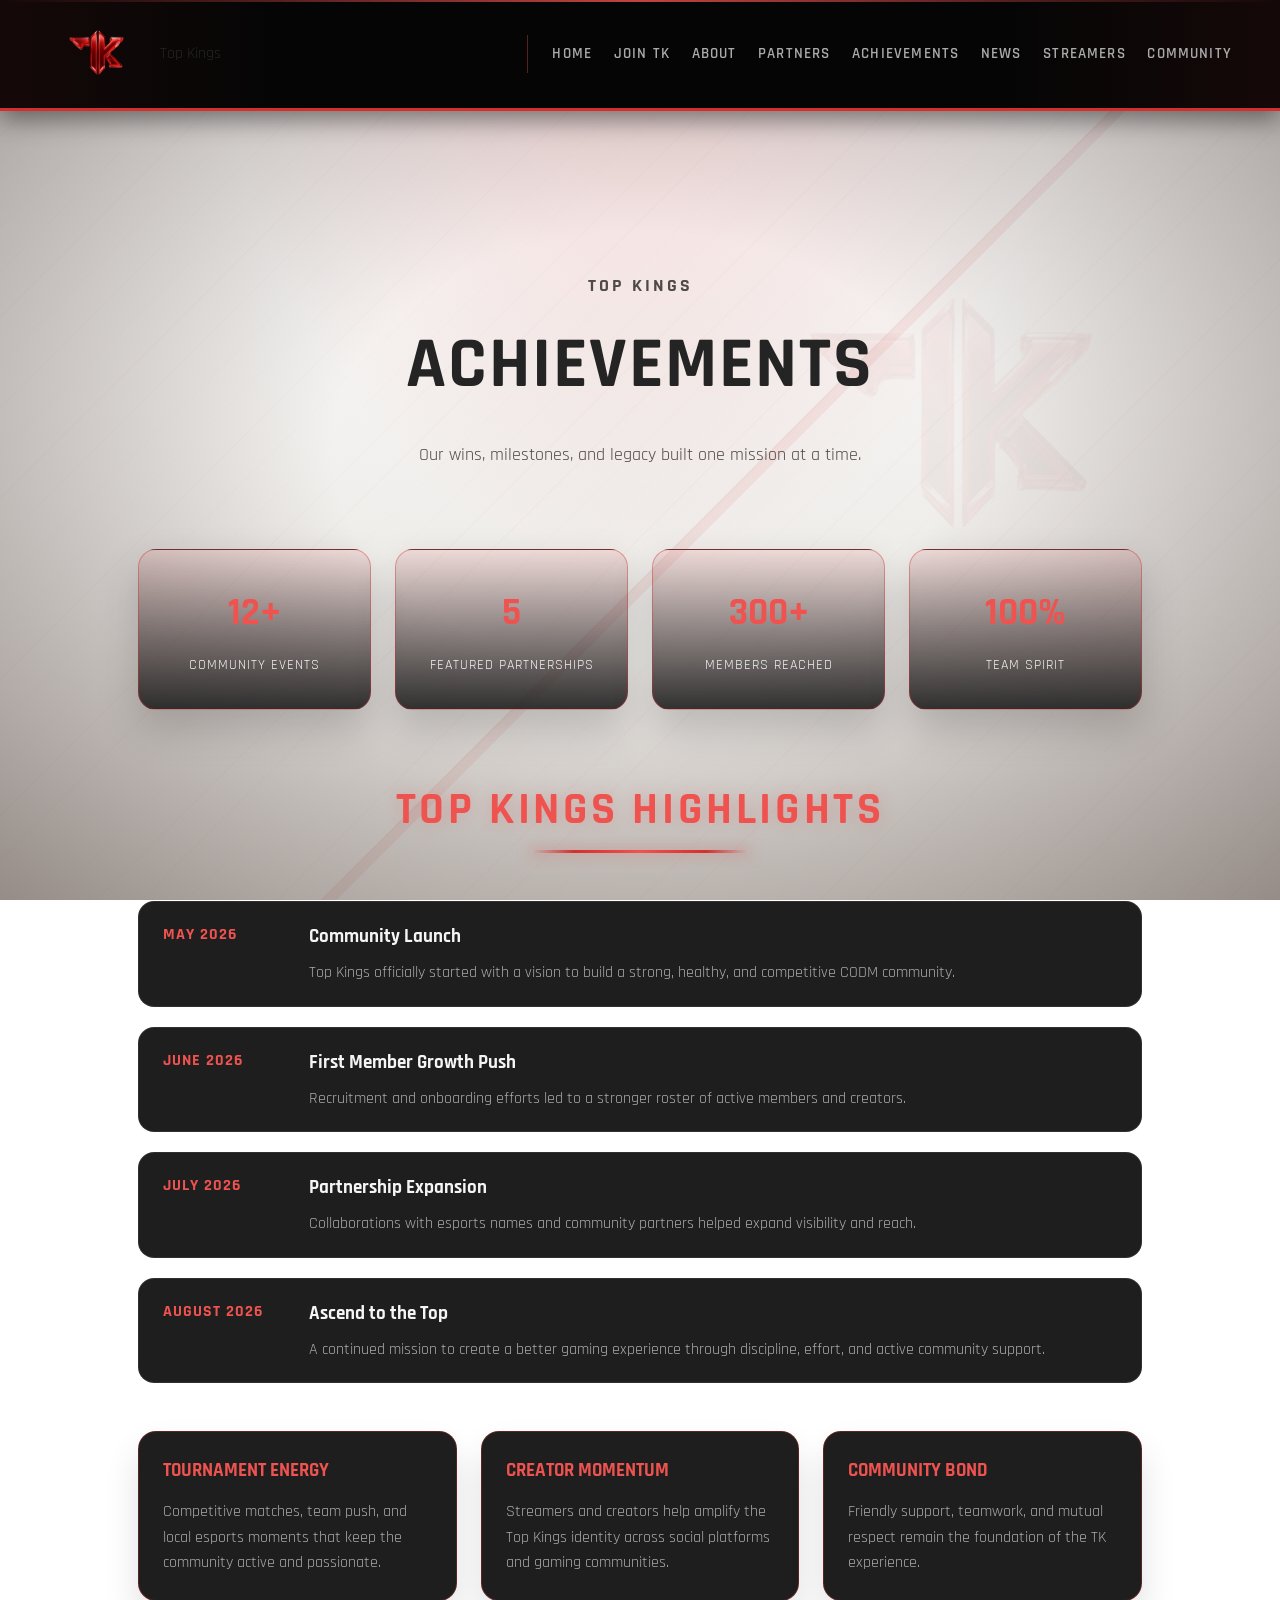
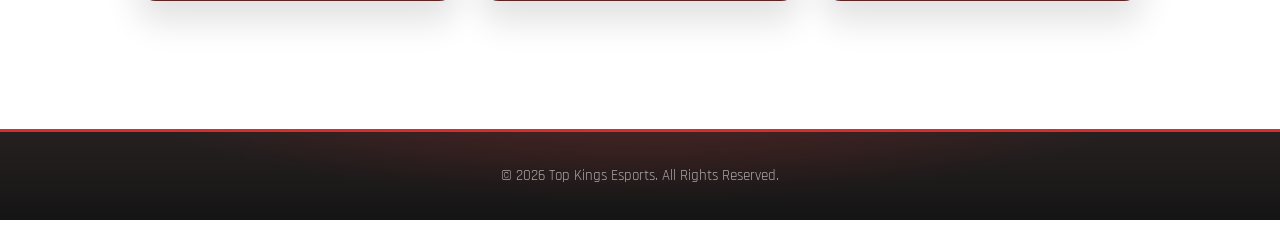
==== commit 7f92051e: "Update Top Kings site design and workflows" ====
--- a/achievements.html
+++ b/achievements.html
@@ -4,6 +4,7 @@
     <meta charset="UTF-8" />
     <meta name="viewport" content="width=device-width, initial-scale=1.0" />
     <title>Top Kings | Achievements</title>
+    <link rel="icon" type="image/png" href="/images/logo.png" />
     <link
       href="https://fonts.googleapis.com/css2?family=Rajdhani:wght@400;600;700&display=swap"
       rel="stylesheet"
@@ -18,16 +19,27 @@
         <span class="logo-text">Top Kings</span>
       </div>
 
-      <nav>
+      <button
+        class="menu-toggle"
+        type="button"
+        aria-label="Open navigation"
+        aria-expanded="false"
+        aria-controls="site-navigation"
+      >
+        <span></span>
+        <span></span>
+        <span></span>
+      </button>
+
+      <nav id="site-navigation">
         <a href="index.html">Home</a>
+        <a href="index.html#join">Join TK</a>
         <a href="index.html#about">About</a>
-        <a href="index.html#community">Community</a>
-        <a href="index.html#events">Events</a>
         <a href="index.html#partners">Partners</a>
-        <a href="index.html#creators">Creators</a>
         <a href="achievements.html">Achievements</a>
         <a href="news.html">News</a>
-        <a href="index.html#join">Join TK</a>
+        <a href="index.html#streamers">Streamers</a>
+        <a href="index.html#community">Community</a>
       </nav>
     </header>
 
@@ -144,6 +156,7 @@
       </p>
     </footer>
 
+    <script src="nav.js"></script>
     <script src="achievements.js"></script>
   </body>
 </html>
--- a/main.css
+++ b/main.css
@@ -7,10 +7,12 @@
   --tk-red-dark: #b71c1c;
   --tk-red-light: #ef5350;
 
+  --tk-page-bg: #e2ded9;
   --tk-dark-bg: #121212;
   --tk-card-bg: #1e1e1e;
   --tk-input-bg: #2a2a2a;
 
+  --tk-text-dark: #242424;
   --tk-text-light: #f5f5f5;
   --tk-text-muted: #aaaaaa;
 }
@@ -31,10 +33,55 @@
 }
 
 body {
-  background-color: var(--tk-dark-bg);
-  color: var(--tk-text-light);
+  position: relative;
+  background-color: var(--tk-page-bg);
+  background-image:
+    radial-gradient(
+      ellipse at center,
+      transparent 34%,
+      rgba(70, 55, 50, 0.5) 100%
+    ),
+    radial-gradient(
+      ellipse at 50% -12%,
+      rgba(211, 47, 47, 0.18),
+      transparent 48%
+    ),
+    linear-gradient(
+      135deg,
+      transparent 0 56%,
+      rgba(211, 47, 47, 0.08) 56% 56.7%,
+      transparent 56.7% 100%
+    ),
+    repeating-linear-gradient(
+      135deg,
+      rgba(211, 47, 47, 0.025) 0 1px,
+      transparent 1px 32px
+    ),
+    linear-gradient(
+      180deg,
+      rgba(255, 255, 255, 0.16),
+      rgba(226, 222, 217, 0.88)
+    );
+  background-attachment: fixed;
+  color: var(--tk-text-dark);
   line-height: 1.6;
   padding-bottom: 2rem;
+}
+
+body::before {
+  content: '';
+  position: fixed;
+  inset: 0;
+  background: url('images/logo.png') no-repeat 92% 42%;
+  background-size: min(520px, 42vw);
+  opacity: 0.045;
+  pointer-events: none;
+  z-index: 0;
+}
+
+body > * {
+  position: relative;
+  z-index: 1;
 }
 
 /* =========================================
@@ -161,6 +208,39 @@
   outline: none;
 }
 
+.menu-toggle {
+  display: none;
+  width: 2.75rem;
+  height: 2.75rem;
+  padding: 0.55rem;
+  border: 1px solid rgba(239, 83, 80, 0.5);
+  border-radius: 4px;
+  background: transparent;
+  cursor: pointer;
+}
+
+.menu-toggle span {
+  display: block;
+  height: 2px;
+  margin: 5px 0;
+  background: var(--tk-text-light);
+  transition:
+    transform 0.2s ease,
+    opacity 0.2s ease;
+}
+
+.menu-toggle[aria-expanded='true'] span:nth-child(1) {
+  transform: translateY(7px) rotate(45deg);
+}
+
+.menu-toggle[aria-expanded='true'] span:nth-child(2) {
+  opacity: 0;
+}
+
+.menu-toggle[aria-expanded='true'] span:nth-child(3) {
+  transform: translateY(-7px) rotate(-45deg);
+}
+
 /* =========================================
    COMMON SECTION LAYOUTS
    ========================================= */
@@ -461,6 +541,7 @@
 
 .modal-content {
   background: var(--tk-card-bg);
+  color: var(--tk-text-light);
 
   padding: 2rem;
 
@@ -555,7 +636,10 @@
 
 .roster-section {
   background: #181818;
-
+  color: var(--tk-text-light);
+
+  width: calc(100% - 2rem);
+  max-width: 1400px;
   padding: 2.5rem 1.5rem;
 
   border-radius: 8px;
@@ -713,7 +797,7 @@
 
   letter-spacing: 0.03em;
 
-  color: var(--tk-text-dark);
+  color: var(--tk-text-light);
 
   text-transform: uppercase;
 
@@ -744,12 +828,13 @@
 
 .reg-form {
   background: var(--tk-card-bg);
+  color: var(--tk-text-light);
 
   padding: 2.5rem;
 
   border-radius: 8px;
 
-  max-width: 600px;
+  max-width: 1000px;
 
   margin: 0 auto;
 
@@ -828,6 +913,7 @@
 
 .feed-box {
   background: var(--tk-card-bg);
+  color: var(--tk-text-light);
 
   padding: 1.5rem;
 
@@ -863,11 +949,7 @@
 }
 
 .social-box {
-  background: linear-gradient(
-    180deg,
-    rgba(211, 47, 47, 0.08),
-    rgba(30, 30, 30, 0.96)
-  );
+  background: var(--tk-card-bg);
   border-left: 4px solid var(--tk-red-primary);
 }
 
@@ -1006,11 +1088,18 @@
 .about-description {
   font-size: 1.1rem;
 
-  color: var(--tk-text-muted);
+  color: #302b29;
 
   max-width: 750px;
 
   margin: 0.8rem auto 2.5rem auto;
+
+  padding: 1.35rem 1.5rem;
+  background: rgba(255, 255, 255, 0.82);
+  border: 1px solid rgba(211, 47, 47, 0.2);
+  border-top: 4px solid var(--tk-red-primary);
+  border-radius: 8px;
+  box-shadow: 0 10px 24px rgba(70, 55, 50, 0.12);
 
   line-height: 1.6;
 }
@@ -1274,13 +1363,16 @@
 
 footer {
   text-align: center;
-
-  padding: 2rem 1rem 0;
-
-  border-top: 1px solid #222;
-
+  padding: 2rem 1rem;
+  border-top: 3px solid var(--tk-red-primary);
+  background:
+    radial-gradient(
+      ellipse at 50% -80%,
+      rgba(211, 47, 47, 0.32),
+      transparent 62%
+    ),
+    linear-gradient(180deg, #262020 0%, #151515 100%);
   color: var(--tk-text-muted);
-
   font-size: 0.95rem;
 }
 
@@ -1290,23 +1382,40 @@
 
 @media (max-width: 768px) {
   header {
-    flex-direction: column;
-
-    gap: 0.45rem;
+    flex-wrap: wrap;
+    gap: 0;
     padding-top: 0.35rem;
     padding-bottom: 0.65rem;
   }
 
+  .site-logo {
+    height: 76px;
+  }
+
+  .menu-toggle {
+    display: block;
+    margin-left: auto;
+  }
+
   nav {
-    justify-content: center;
-    gap: 0.45rem 1rem;
-    padding: 0.65rem 0 0;
+    display: none;
+    flex-basis: 100%;
+    flex-direction: column;
+    align-items: stretch;
+    gap: 0;
+    margin-top: 0.5rem;
+    padding: 0.5rem 0 0;
     border-top: 1px solid rgba(239, 83, 80, 0.25);
     border-left: 0;
   }
 
+  nav.is-open {
+    display: flex;
+  }
+
   nav a {
-    font-size: 0.78rem;
+    padding: 0.7rem 0.25rem;
+    font-size: 0.82rem;
   }
 
   .hero h1 {
--- a/achievements.css
+++ b/achievements.css
@@ -10,11 +10,13 @@
 }
 
 body {
-  background: var(--tk-dark-bg);
-  color: var(--tk-text-light);
+  background-color: transparent;
+  color: var(--tk-text-dark);
 }
 
 .page-shell {
+  width: 100%;
+  flex: 1 0 auto;
   max-width: 1100px;
   margin: 0 auto;
   padding: 3rem 1.5rem 5rem;
@@ -41,7 +43,7 @@
 }
 
 .page-hero p {
-  color: var(--tk-text-muted);
+  color: #4f4a47;
   font-size: 1.15rem;
 }
 
